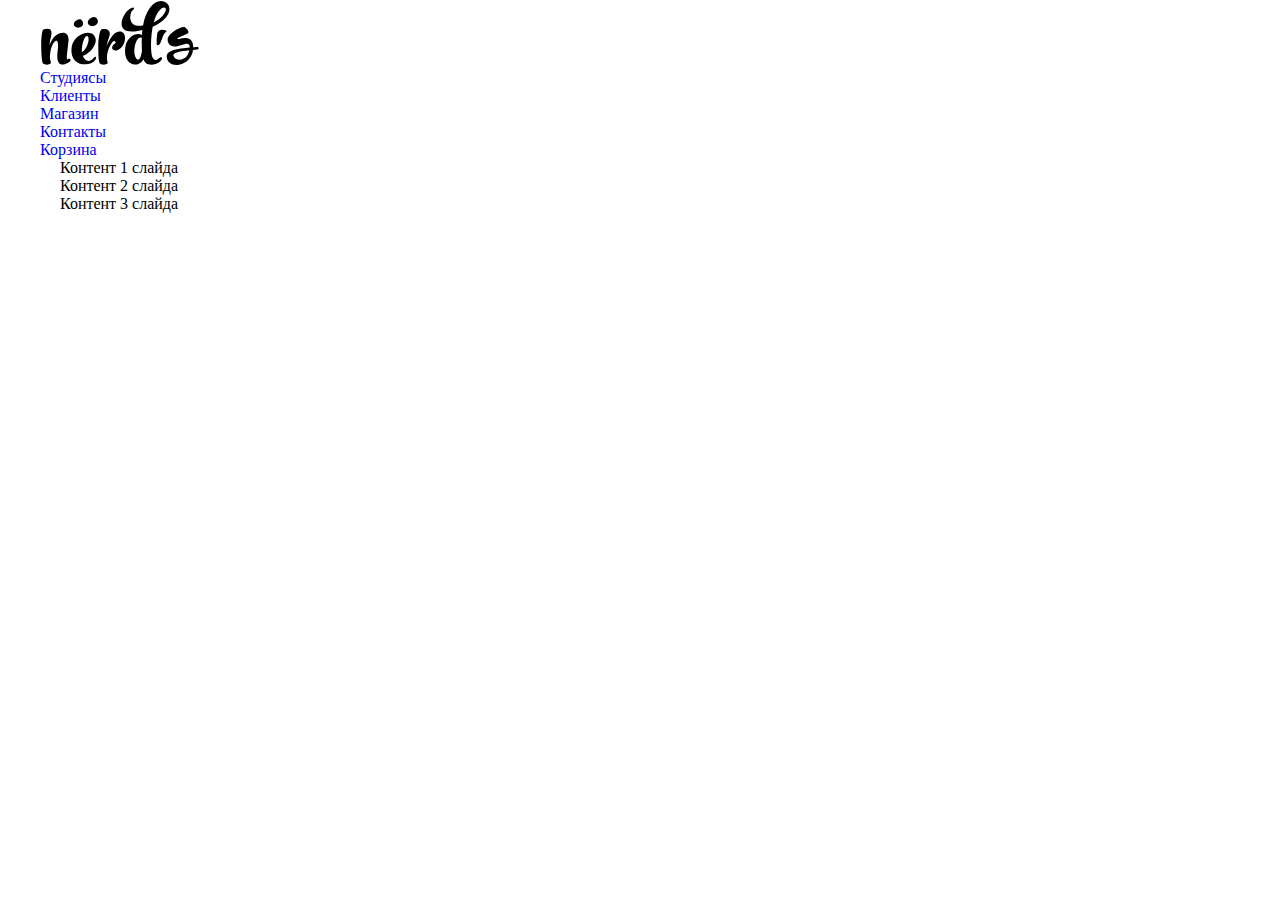
==== index.html @ 10e6616e "сохранение" ====
<!DOCTYPE html>
<html lang="ru">
  <head>
    <meta charset="UTF-8" />
    <meta http-equiv="X-UA-Compatible" content="IE=edge" />
    <meta name="viewport" content="width=device-width, initial-scale=1.0" />
    <link rel="stylesheet" href="css/style.css" />
    <title>Nerds</title>
  </head>
  <body>
    <div class="container">
      <header class="header">
        <h1 class="visually-hidden">Сайт Nerds</h1>
        <nav class="nav">
          <section class="nav-user">
            <h2 class="visually-hidden">Блок навигации</h2>
            <a class="page-logo header__logo" href="#">
              <img
                class="page-logo__img"
                src="../img/icon/nerds-logo.svg"
                width="160"
                height="65"
                alt="Логотоп сайта Nerds"
              />
            </a>
            <ul class="nav-user__item">
              <li class="nav-user__list">
                <a class="nav-user__link" href="#">Студиясы</a>
              </li>
              <li class="nav-user__list">
                <a class="nav-user__link" href="#">Клиенты</a>
              </li>
              <li class="nav-user__list">
                <a class="nav-user__link" href="#">Магазин</a>
              </li>
              <li class="nav-user__list">
                <a class="nav-user__link" href="#">Контакты</a>
              </li>
            </ul>
            <a class="nav-user__link nav-user__link--bascket" href="#"
              >Корзина</a
            >
          </section>
        </nav>
      </header>
      <main class="main">
        <div class="container">
          <section class="main-slider">
            <h2 class="visually-hidden">Слайдер</h2>

            <div class="main-slider__slide main-slider__slide--one">
              Контент 1 слайда
            </div>
            <div class="main-slider__slide main-slioder__slide--two">
              Контент 2 слайда
            </div>
            <div class="main-slider__slide main-slider__slide--three">
              Контент 3 слайда
            </div>
          </section>
          <a href="#" class="slider__control" data-slide="prev"></a>
          <a href="#" class="slider__control" data-slide="next"></a>
        </div>
        <section class="service">
          <div class="service__column service__column--red"></div>
          <div class="service__column"></div>
          <div class="service__column"></div>
        </section>
      </main>
    </div>
  </body>
</html>
---- css/style.css ----
/* ПЕРЕМЕННЫЕ */

:root {
  --basic-black-color: #000000;
  --basic-white-color: #ffffff;
  --basic-red-color: #FB565A;
  --basic-green-color: #00CA74;
  --basic-yellow-color: #EFC849;
  --basic-tetx-color: #283136;
  --opasity-color: rgba(0, 0, 0, 0.2);

}

/* ШРИФТЫ */

@font-face {
  font-family: "Roboto";
  font-size: 700;
  font-style: normal;
  src: local("Roboto"), url("../fonts/robotobold.woff2") format("woff2"),
  url(../fonts/robotobold.woff) format("woff");
}

@font-face {
  font-family: "Roboto";
  font-size: 500;
  font-style: normal;
  src: local("Roboto"), url("../fonts/robotomedium.woff2") format("woff2"),
  url(../fonts/robotomedium.woff) format("woff");
}

@font-face {
  font-family: "Roboto";
  font-size: 400;
  font-style: normal;
  src: local("Roboto"), url("../fonts/robotoregular.woff2") format("woff2"),
  url(../fonts/robotoregular.woff) format("woff");
}

/*БАЗАВАЯ РАЗМЕТКА*/

*,
*::before,
*::after{
  margin: 0;
  padding: 0;
  box-sizing: inherit;
}

body {
  box-sizing: border-box;
  font-family: var(--basic-font);
  background-color: var(--body-color);
}

.container {
  width: 1240px;
  box-sizing: border-box;
  padding: 0 20px;
  margin: 0 auto;
}

.visually-hidden {
  position: absolute;
  clip: rect(1px, 1px, 1px, 1px);
  padding: 0;
  border: 0;
  height: 1px;
  width: 1px;
  overflow: hidden;
}

a {
  text-decoration: none;
}

ul {
list-style: none;
}

/* БАЗАВАЯ ТИПОГРАФИЯ */


/*HEADER*/
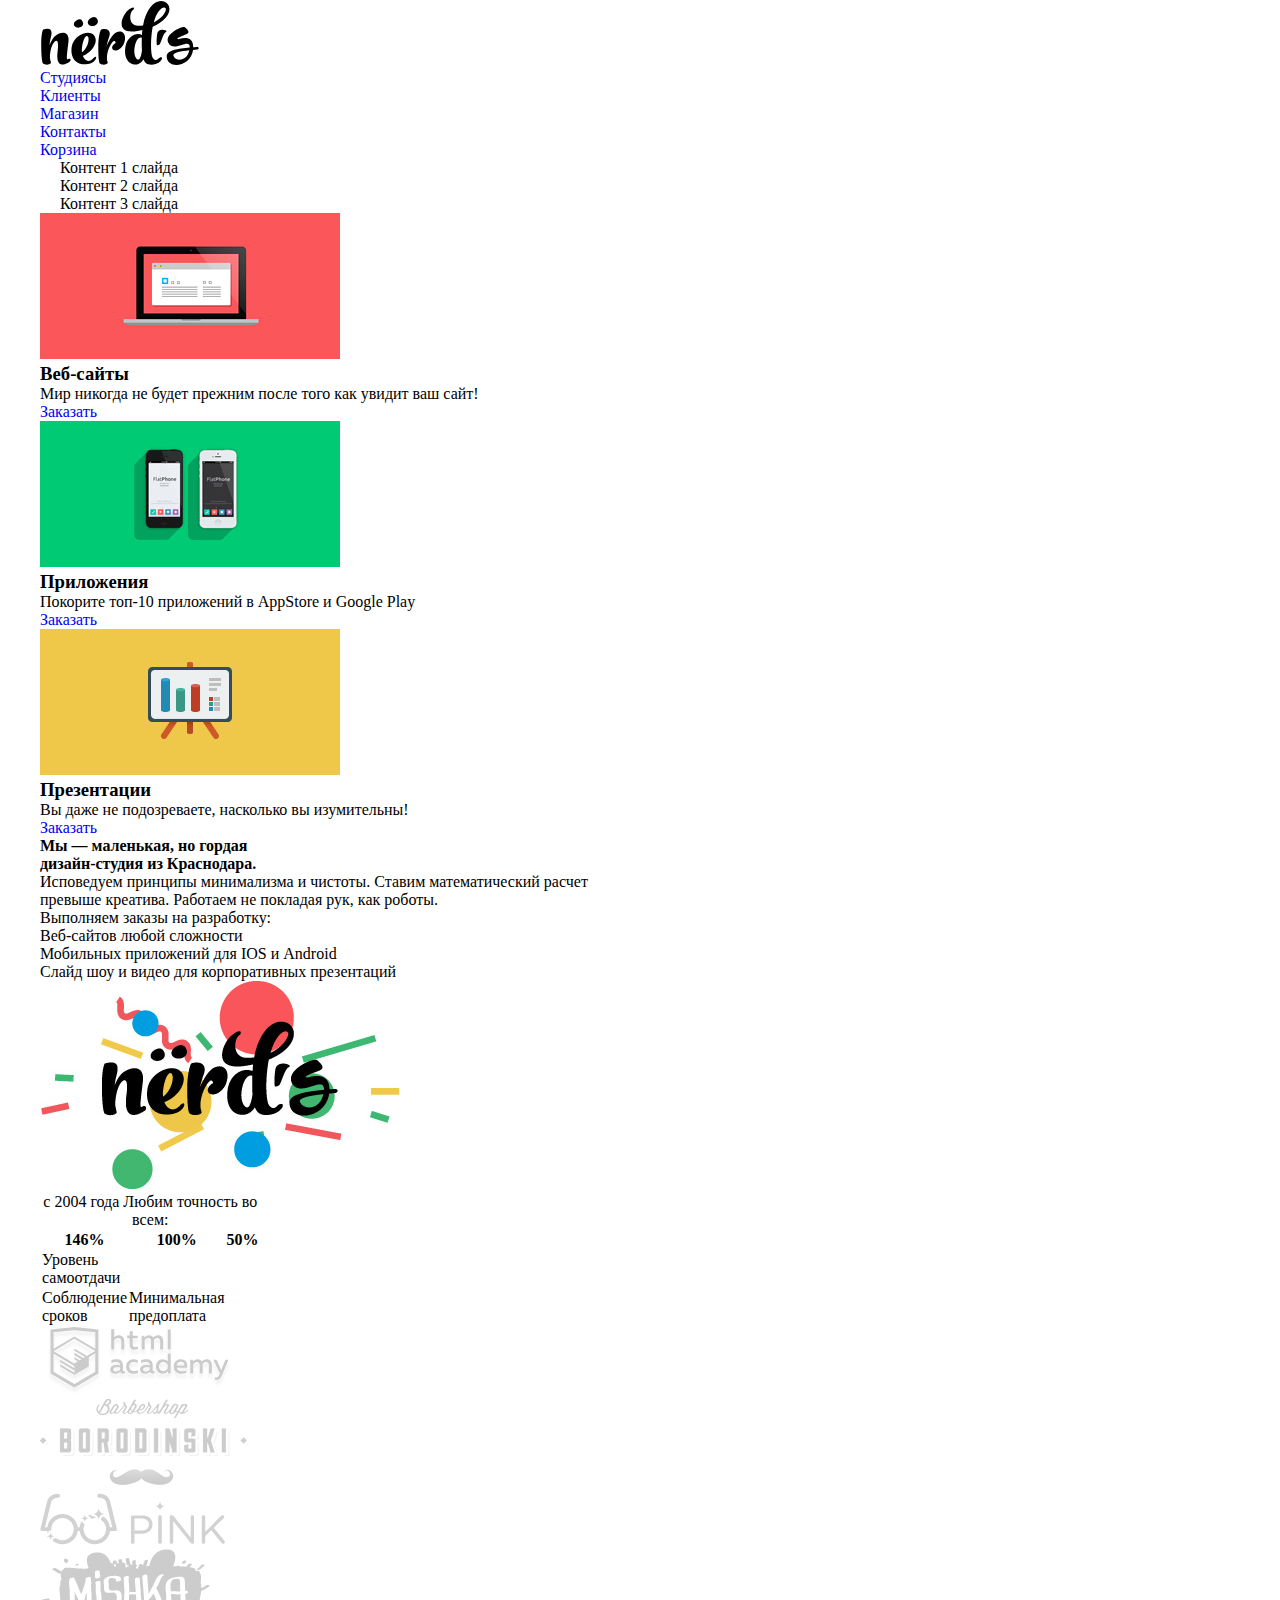
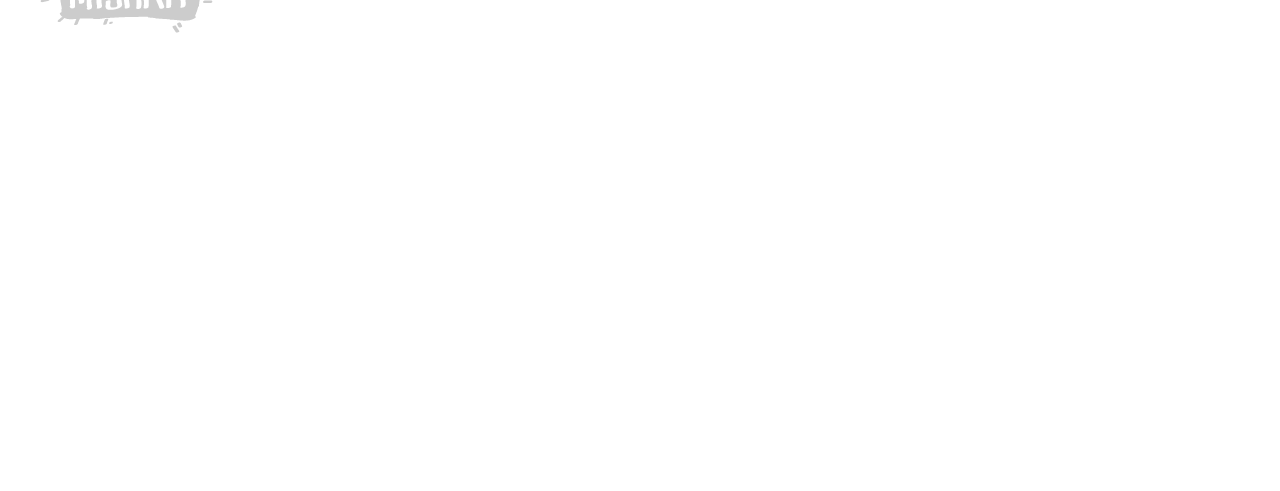
==== commit 47965074: "изменения" ====
--- a/index.html
+++ b/index.html
@@ -62,9 +62,150 @@
           <a href="#" class="slider__control" data-slide="next"></a>
         </div>
         <section class="service">
-          <div class="service__column service__column--red"></div>
-          <div class="service__column"></div>
-          <div class="service__column"></div>
+          <h2 class="visually-hidden">Сервисы</h2>
+          <div class="service__col">
+            <img
+              class="service__img"
+              src="../img/icon/web-site.svg"
+              width="300"
+              height="146"
+              alt="Веб-сайты"
+            />
+            <h3 class="service__title">Веб-сайты</h3>
+            <p class="service__text">
+              Мир никогда не будет прежним после того как увидит ваш сайт!
+            </p>
+            <a class="service__link service__link--red" href="#">Заказать</a>
+          </div>
+          <div class="service__column">
+            <img
+              class="service__img"
+              src="../img/icon/App.svg"
+              width="300"
+              height="146"
+              alt="Приложения"
+            />
+            <h3 class="service__title">Приложения</h3>
+            <p class="service__text">
+              Покорите топ-10 приложений в AppStore и Google Play
+            </p>
+            <a class="service__link service__link--green" href="#">Заказать</a>
+          </div>
+          <div class="service__column">
+            <img
+              class="service__img"
+              src="../img/icon/Presentation.svg"
+              width="300"
+              height="146"
+              alt="Презентации"
+            />
+            <h3 class="service__title">Презентации</h3>
+            <p class="service__text">
+              Вы даже не подозреваете, насколько вы изумительны!
+            </p>
+            <a class="service__link service__link--yellow" href="#">Заказать</a>
+          </div>
+        </section>
+        <section class="about-us">
+          <h2 class="visually-hidden">О нас</h2>
+          <div class="about-us__left">
+            <strong class="about-us__strong">
+              Мы — маленькая, но гордая <br />дизайн-студия из Краснодара.
+            </strong>
+            <p class="about-us__span">
+              Исповедуем принципы минимализма и чистоты. Ставим математический
+              расчет <br />превыше креатива. Работаем не покладая рук, как
+              роботы.
+            </p>
+            <p class="about-us__work">Выполняем заказы на разработку:</p>
+            <ul class="about-us__item">
+              <li class="about-us__list">Веб-сайтов любой сложности</li>
+              <li class="about-us__list">
+                Мобильных приложений для IOS и Android
+              </li>
+              <li class="about-us__list">
+                Слайд шоу и видео для корпоративных презентаций
+              </li>
+            </ul>
+          </div>
+          <div class="about-us__right">
+            <img
+              class="about-us__img"
+              src="../img/nerds.png"
+              width="360"
+              height="208"
+              alt="Nerds"
+            />
+          </div>
+          <table class="about-us__table">
+            <caption>
+              с 2004 года Любим точность во всем:
+            </caption>
+            <tr>
+              <th>146%</th>
+              <th>100%</th>
+              <th>50%</th>
+            </tr>
+            <tr>
+              <td>Уровень<br />самоотдачи</td>
+            </tr>
+
+            <td>Соблюдение<br />сроков</td>
+
+            <td>Минимальная<br />предоплата</td>
+          </table>
+        </section>
+        <section class="projects">
+          <h2 class="visually-hidden">Проекты</h2>
+          <ul class="projects__item">
+            <li class="projects__list">
+              <img
+                class="projects__img"
+                width="199"
+                height="68"
+                src="../img/icon/html-academy.svg"
+                alt="Логотип html-academy"
+              />
+            </li>
+            <li class="projects__list">
+              <img
+                class="projects__img"
+                width="209"
+                height="90"
+                src="../img/icon/borodinski-logo.svg"
+                alt="Логотип сайта Бородинский"
+              />
+            </li>
+            <li class="projects__list">
+              <img
+                class="projects__img"
+                width="185"
+                height="52"
+                src="../img/icon/pink-logo.svg"
+                alt="Логотип сайтй Pink"
+              />
+            </li>
+            <li class="projects__list">
+              <img
+                class="projects__img"
+                width="173"
+                height="84"
+                src="../img/icon/mishka-logo.svg"
+                alt="Логотип сайта Mishka"
+              />
+            </li>
+          </ul>
+        </section>
+        <section class="map">
+          <iframe
+            src="https://www.google.com/maps/embed?pb=!1m18!1m12!1m3!1d1998.6036253003006!2d30.32085871595745!3d59.938719169054345!2m3!1f0!2f0!3f0!3m2!1i1024!2i768!4f13.1!3m3!1m2!1s0x4696310fca145cc1%3A0x42b32648d8238007!2z0JHQvtC70YzRiNCw0Y8g0JrQvtC90Y7RiNC10L3QvdCw0Y8g0YPQuy4sIDE5LzgsINCh0LDQvdC60YIt0J_QtdGC0LXRgNCx0YPRgNCzLCAxOTExODY!5e0!3m2!1sru!2sru!4v1659521274819!5m2!1sru!2sru"
+            width="600"
+            height="450"
+            style="border: 0"
+            allowfullscreen=""
+            loading="lazy"
+            referrerpolicy="no-referrer-when-downgrade"
+          ></iframe>
         </section>
       </main>
     </div>
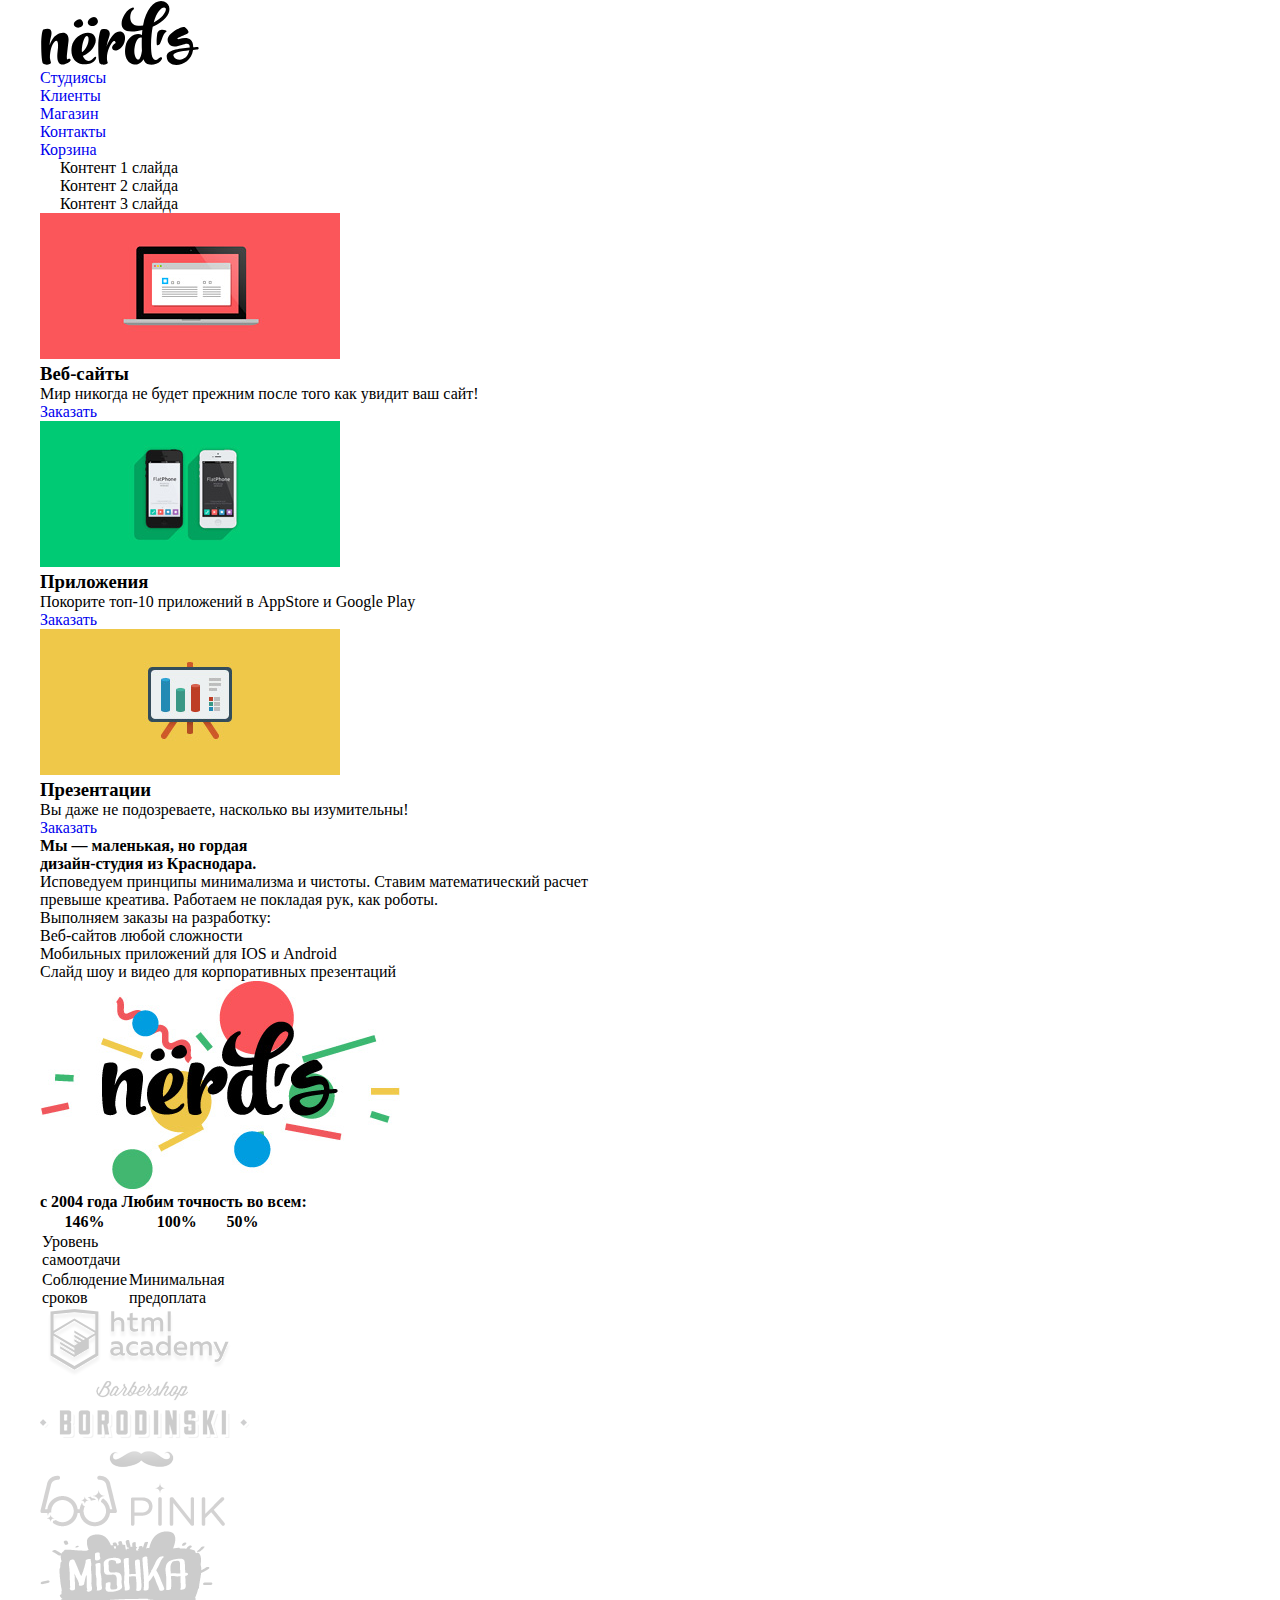
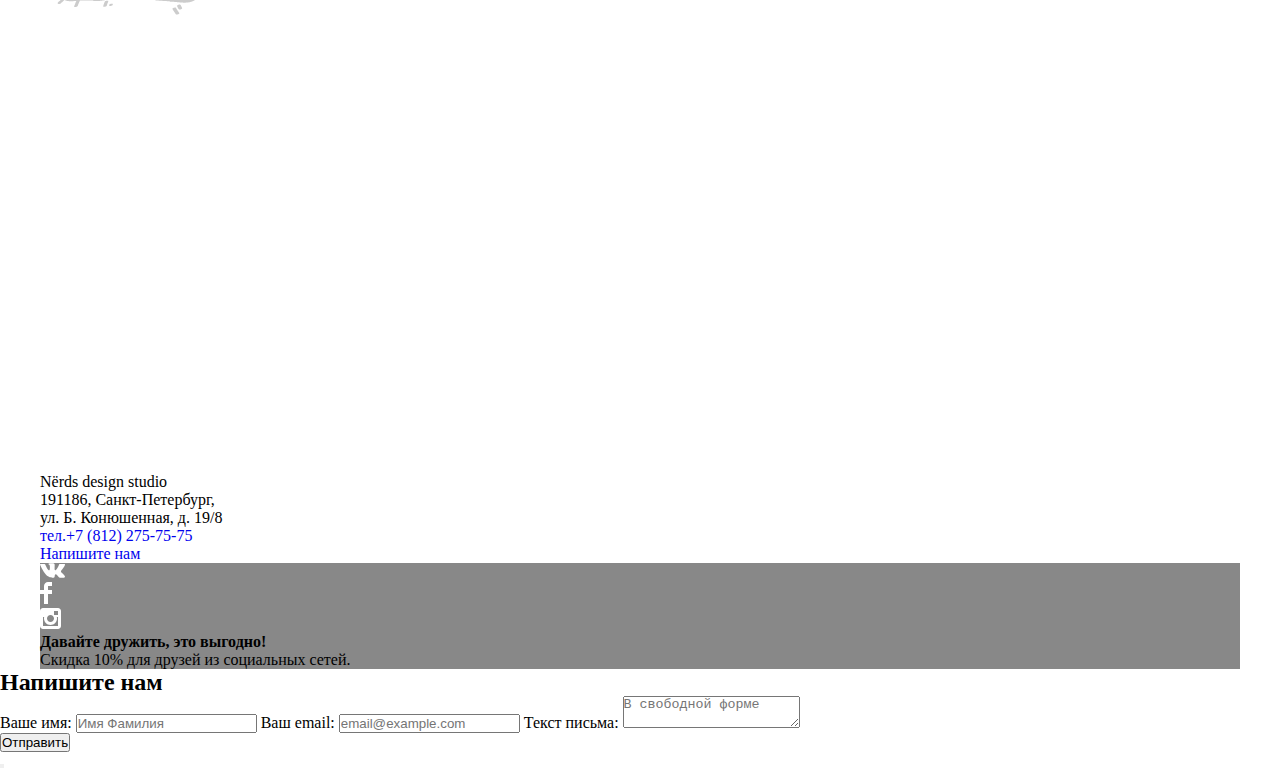
==== commit f76bffd9: "completed the markup index.html" ====
--- a/index.html
+++ b/index.html
@@ -137,10 +137,10 @@
               alt="Nerds"
             />
           </div>
+          <b class="about-us__subtitle">
+            с 2004 года Любим точность во всем:
+          </b>
           <table class="about-us__table">
-            <caption>
-              с 2004 года Любим точность во всем:
-            </caption>
             <tr>
               <th>146%</th>
               <th>100%</th>
@@ -157,57 +157,179 @@
         </section>
         <section class="projects">
           <h2 class="visually-hidden">Проекты</h2>
-          <ul class="projects__item">
-            <li class="projects__list">
-              <img
-                class="projects__img"
-                width="199"
-                height="68"
-                src="../img/icon/html-academy.svg"
-                alt="Логотип html-academy"
-              />
-            </li>
-            <li class="projects__list">
-              <img
-                class="projects__img"
-                width="209"
-                height="90"
-                src="../img/icon/borodinski-logo.svg"
-                alt="Логотип сайта Бородинский"
-              />
-            </li>
-            <li class="projects__list">
-              <img
-                class="projects__img"
-                width="185"
-                height="52"
-                src="../img/icon/pink-logo.svg"
-                alt="Логотип сайтй Pink"
-              />
-            </li>
-            <li class="projects__list">
-              <img
-                class="projects__img"
-                width="173"
-                height="84"
-                src="../img/icon/mishka-logo.svg"
-                alt="Логотип сайта Mishka"
-              />
-            </li>
+          <ul class="projects__list">
+            <a class="projects__link" href="#"
+              ><li class="projects__item">
+                <img
+                  class="projects__img"
+                  width="199"
+                  height="68"
+                  src="../img/icon/html-academy.svg"
+                  alt="Логотип html-academy"
+                /></li
+            ></a>
+            <a class="projects__link" href="#">
+              <li class="projects__item">
+                <img
+                  class="projects__img"
+                  width="209"
+                  height="90"
+                  src="../img/icon/borodinski-logo.svg"
+                  alt="Логотип сайта Бородинский"
+                />
+              </li>
+            </a>
+            <a class="projects__link" href="#">
+              <li class="projects__item">
+                <img
+                  class="projects__img"
+                  width="185"
+                  height="52"
+                  src="../img/icon/pink-logo.svg"
+                  alt="Логотип сайтй Pink"
+                />
+              </li>
+            </a>
+
+            <a class="project__link" href="#"
+              ><li class="projects__item">
+                <img
+                  class="projects__img"
+                  width="173"
+                  height="84"
+                  src="../img/icon/mishka-logo.svg"
+                  alt="Логотип сайта Mishka"
+                /></li
+            ></a>
           </ul>
         </section>
         <section class="map">
           <iframe
             src="https://www.google.com/maps/embed?pb=!1m18!1m12!1m3!1d1998.6036253003006!2d30.32085871595745!3d59.938719169054345!2m3!1f0!2f0!3f0!3m2!1i1024!2i768!4f13.1!3m3!1m2!1s0x4696310fca145cc1%3A0x42b32648d8238007!2z0JHQvtC70YzRiNCw0Y8g0JrQvtC90Y7RiNC10L3QvdCw0Y8g0YPQuy4sIDE5LzgsINCh0LDQvdC60YIt0J_QtdGC0LXRgNCx0YPRgNCzLCAxOTExODY!5e0!3m2!1sru!2sru!4v1659521274819!5m2!1sru!2sru"
-            width="600"
+            width="1080"
             height="450"
             style="border: 0"
             allowfullscreen=""
             loading="lazy"
             referrerpolicy="no-referrer-when-downgrade"
           ></iframe>
+          <div class="map__contacts">
+            <p class="map__title">Nёrds design studio</p>
+
+            <p class="map__text">
+              191186, Санкт-Петербург,<br />ул. Б. Конюшенная, д. 19/8
+            </p>
+
+            <p class="map__text">
+              <a class="map__link" href="tel:+78122757575"
+                >тел.+7 (812) 275-75-75</a
+              >
+            </p>
+
+            <a class="mar__button map__button--red" href="feedback.html"
+              >Напишите нам</a
+            >
+          </div>
         </section>
       </main>
+      <footer class="footer">
+        <div class="footer-social">
+          <ul class="fooetr-social__list">
+            <li class="footer-social__item">
+              <a class="footyer-social__link" href="#"
+                ><img
+                  class="footer-social__img"
+                  width="26"
+                  height="15"
+                  src="../img/icon/vk-icon.svg"
+                  alt="Логотип Вконтакте"
+              /></a>
+            </li>
+            <li class="footer-social__item">
+              <a class="footyer-social__link" href="#"
+                ><img
+                  class="footer-social__img"
+                  width="12"
+                  height="22"
+                  src="../img/icon/fb-icon.svg"
+                  alt="Логотип Facebook"
+              /></a>
+            </li>
+            <li class="footer-social__item">
+              <a class="footyer-social__link" href="#"
+                ><img
+                  class="footer-social__img"
+                  width="21"
+                  height="21"
+                  src="/img/icon/insta-icon.svg"
+                  alt=""
+              /></a>
+            </li>
+          </ul>
+        </div>
+        <div class="footer-sentence">
+          <strong class="footer-sentence__title"
+            >Давайте дружить, это выгодно!</strong
+          >
+          <p class="footer-sentence__text">
+            Скидка 10% для друзей из социальных сетей.
+          </p>
+        </div>
+      </footer>
     </div>
+    <section class="feedback">
+      <h2 class="feedback__title">Напишите нам</h2>
+      <form
+        class="feedback-form"
+        action="https://echo.htmlacademy.ru"
+        method="POST"
+      >
+        <div class="feedback-form__wrapper">
+          <label class="feedback-form__label">
+            Ваше имя:
+            <input
+              class="feedback-form__input"
+              type="text"
+              name="name"
+              placeholder="Имя Фамилия"
+              required
+            />
+          </label>
+
+          <label class="feedback-form__label">
+            Ваш email:
+            <input
+              class="feedback-form__input"
+              type="email"
+              name="email"
+              placeholder="email@example.com"
+              required
+            />
+          </label>
+
+          <label class="feedback-form__label">
+            Текст письма:
+            <textarea
+              class="feedback-form__textarea"
+              name="message"
+              placeholder="В свободной форме"
+            ></textarea>
+          </label>
+        </div>
+
+        <button
+          class="feedback-form__button feedback-form__button--red"
+          type="submit"
+        >
+          Отправить
+        </button>
+      </form>
+
+      <button
+        class="feedback-form__button feedback-form__button--close"
+        aria-label="Закрыть"
+        type="button"
+      ></button>
+    </section>
   </body>
 </html>
--- a/css/style.css
+++ b/css/style.css
@@ -7,6 +7,7 @@
   --basic-green-color: #00CA74;
   --basic-yellow-color: #EFC849;
   --basic-tetx-color: #283136;
+  --footer-background-color: #888888;
   --opasity-color: rgba(0, 0, 0, 0.2);
 
 }
@@ -81,4 +82,7 @@
 /* БАЗАВАЯ ТИПОГРАФИЯ */
 
 
-/*HEADER*/+/*HEADER*/
+.footer{
+  background-color: var(--footer-background-color)
+}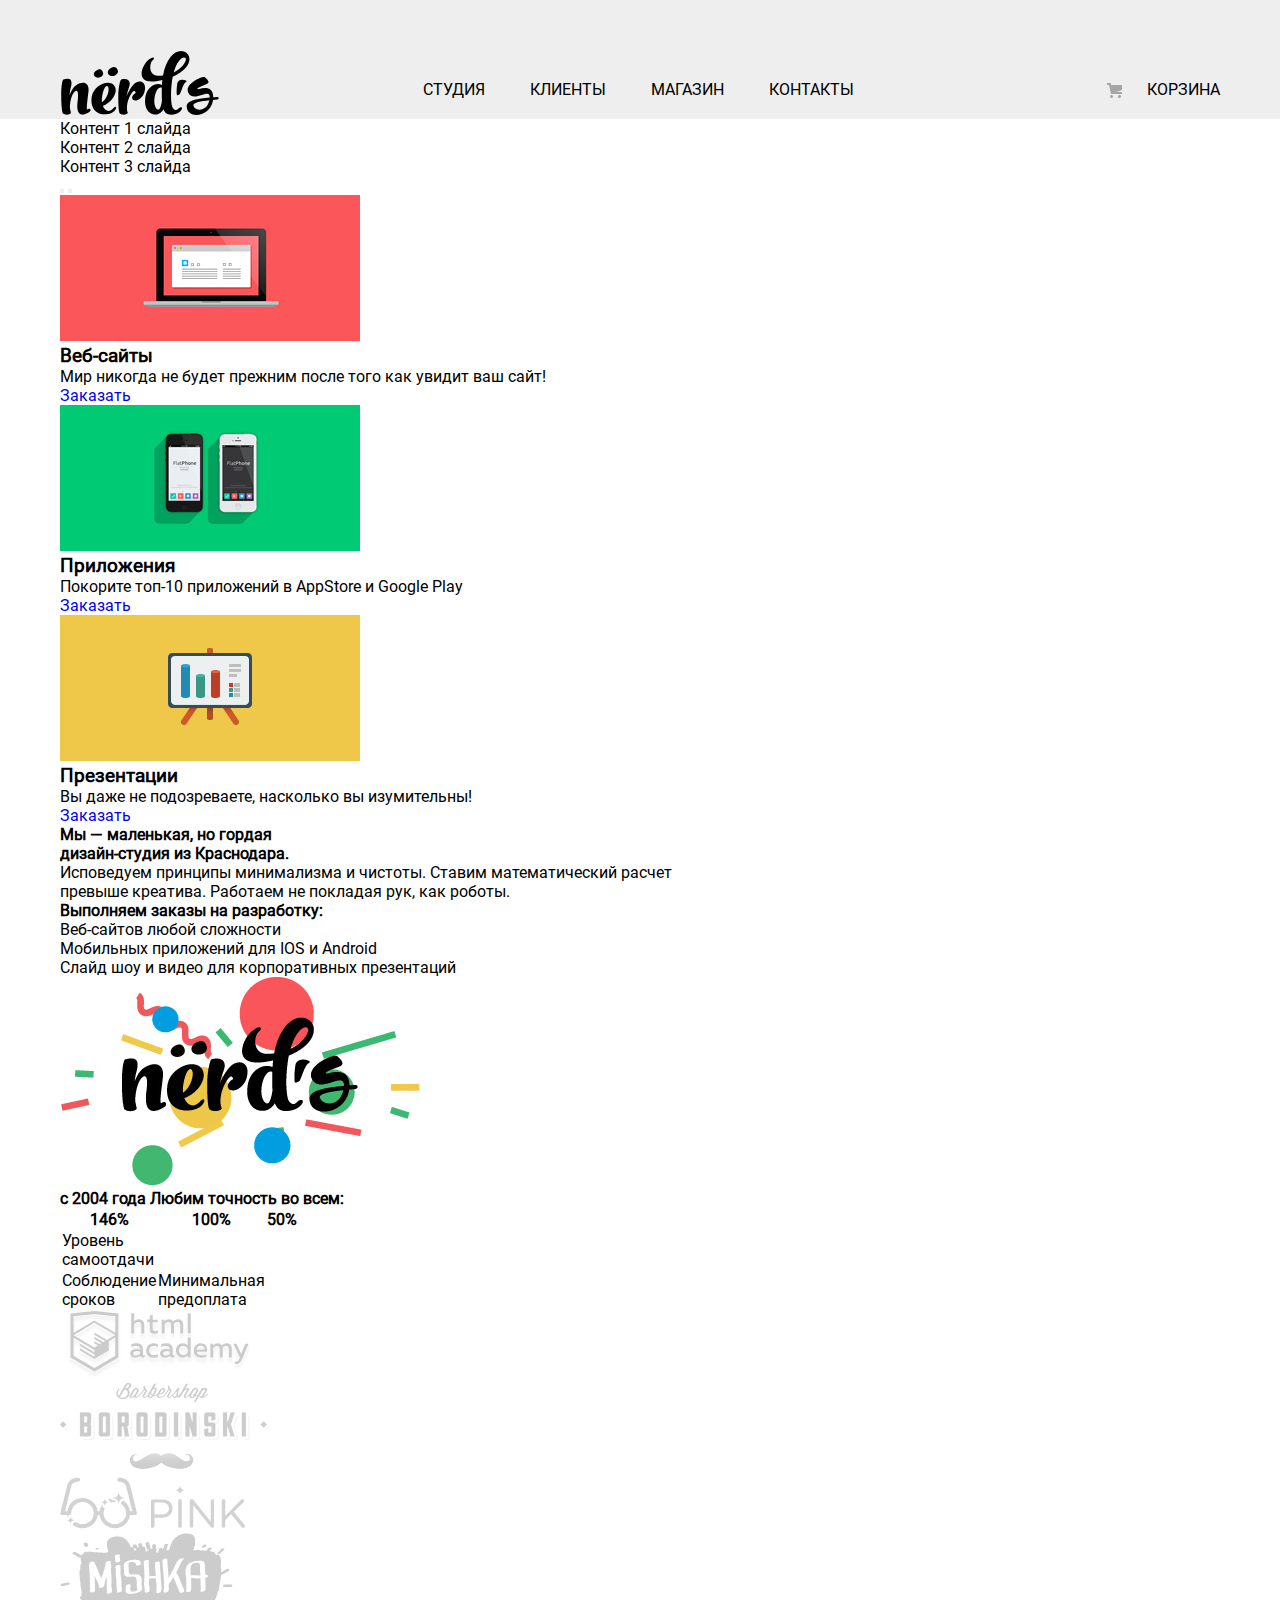
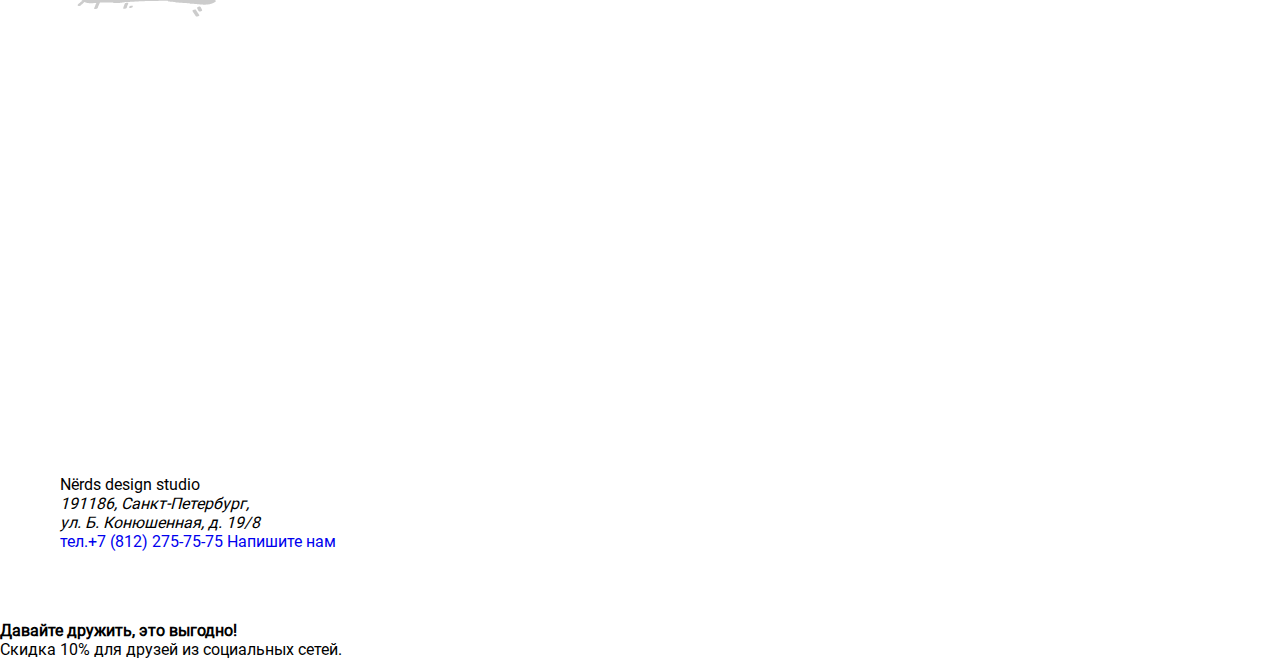
==== commit 2ab736ad: "added styles for header" ====
--- a/index.html
+++ b/index.html
@@ -8,8 +8,8 @@
     <title>Nerds</title>
   </head>
   <body>
-    <div class="container">
-      <header class="header">
+    <header class="header">
+      <div class="container header__container">
         <h1 class="visually-hidden">Сайт Nerds</h1>
         <nav class="nav">
           <section class="nav-user">
@@ -23,17 +23,17 @@
                 alt="Логотоп сайта Nerds"
               />
             </a>
-            <ul class="nav-user__item">
-              <li class="nav-user__list">
-                <a class="nav-user__link" href="#">Студиясы</a>
+            <ul class="nav-user__list">
+              <li class="nav-user__item">
+                <a class="nav-user__link" href="#">Студия</a>
               </li>
-              <li class="nav-user__list">
+              <li class="nav-user__item">
                 <a class="nav-user__link" href="#">Клиенты</a>
               </li>
-              <li class="nav-user__list">
+              <li class="nav-user__item">
                 <a class="nav-user__link" href="#">Магазин</a>
               </li>
-              <li class="nav-user__list">
+              <li class="nav-user__item">
                 <a class="nav-user__link" href="#">Контакты</a>
               </li>
             </ul>
@@ -42,253 +42,236 @@
             >
           </section>
         </nav>
-      </header>
-      <main class="main">
-        <div class="container">
-          <section class="main-slider">
-            <h2 class="visually-hidden">Слайдер</h2>
-
-            <div class="main-slider__slide main-slider__slide--one">
-              Контент 1 слайда
-            </div>
-            <div class="main-slider__slide main-slioder__slide--two">
-              Контент 2 слайда
-            </div>
-            <div class="main-slider__slide main-slider__slide--three">
-              Контент 3 слайда
-            </div>
-          </section>
-          <a href="#" class="slider__control" data-slide="prev"></a>
-          <a href="#" class="slider__control" data-slide="next"></a>
-        </div>
-        <section class="service">
-          <h2 class="visually-hidden">Сервисы</h2>
-          <div class="service__col">
-            <img
-              class="service__img"
-              src="../img/icon/web-site.svg"
-              width="300"
-              height="146"
-              alt="Веб-сайты"
-            />
-            <h3 class="service__title">Веб-сайты</h3>
-            <p class="service__text">
-              Мир никогда не будет прежним после того как увидит ваш сайт!
-            </p>
-            <a class="service__link service__link--red" href="#">Заказать</a>
-          </div>
-          <div class="service__column">
-            <img
-              class="service__img"
-              src="../img/icon/App.svg"
-              width="300"
-              height="146"
-              alt="Приложения"
-            />
-            <h3 class="service__title">Приложения</h3>
-            <p class="service__text">
-              Покорите топ-10 приложений в AppStore и Google Play
-            </p>
-            <a class="service__link service__link--green" href="#">Заказать</a>
-          </div>
-          <div class="service__column">
-            <img
-              class="service__img"
-              src="../img/icon/Presentation.svg"
-              width="300"
-              height="146"
-              alt="Презентации"
-            />
-            <h3 class="service__title">Презентации</h3>
-            <p class="service__text">
-              Вы даже не подозреваете, насколько вы изумительны!
-            </p>
-            <a class="service__link service__link--yellow" href="#">Заказать</a>
-          </div>
-        </section>
-        <section class="about-us">
-          <h2 class="visually-hidden">О нас</h2>
-          <div class="about-us__left">
-            <strong class="about-us__strong">
-              Мы — маленькая, но гордая <br />дизайн-студия из Краснодара.
-            </strong>
-            <p class="about-us__span">
-              Исповедуем принципы минимализма и чистоты. Ставим математический
-              расчет <br />превыше креатива. Работаем не покладая рук, как
-              роботы.
-            </p>
-            <p class="about-us__work">Выполняем заказы на разработку:</p>
-            <ul class="about-us__item">
-              <li class="about-us__list">Веб-сайтов любой сложности</li>
-              <li class="about-us__list">
-                Мобильных приложений для IOS и Android
-              </li>
-              <li class="about-us__list">
-                Слайд шоу и видео для корпоративных презентаций
-              </li>
-            </ul>
-          </div>
-          <div class="about-us__right">
-            <img
-              class="about-us__img"
-              src="../img/nerds.png"
-              width="360"
-              height="208"
-              alt="Nerds"
-            />
-          </div>
-          <b class="about-us__subtitle">
-            с 2004 года Любим точность во всем:
-          </b>
-          <table class="about-us__table">
-            <tr>
-              <th>146%</th>
-              <th>100%</th>
-              <th>50%</th>
-            </tr>
-            <tr>
-              <td>Уровень<br />самоотдачи</td>
-            </tr>
-
-            <td>Соблюдение<br />сроков</td>
-
-            <td>Минимальная<br />предоплата</td>
-          </table>
-        </section>
-        <section class="projects">
-          <h2 class="visually-hidden">Проекты</h2>
-          <ul class="projects__list">
-            <a class="projects__link" href="#"
-              ><li class="projects__item">
-                <img
-                  class="projects__img"
-                  width="199"
-                  height="68"
-                  src="../img/icon/html-academy.svg"
-                  alt="Логотип html-academy"
-                /></li
-            ></a>
-            <a class="projects__link" href="#">
-              <li class="projects__item">
-                <img
-                  class="projects__img"
-                  width="209"
-                  height="90"
-                  src="../img/icon/borodinski-logo.svg"
-                  alt="Логотип сайта Бородинский"
-                />
-              </li>
-            </a>
-            <a class="projects__link" href="#">
-              <li class="projects__item">
-                <img
-                  class="projects__img"
-                  width="185"
-                  height="52"
-                  src="../img/icon/pink-logo.svg"
-                  alt="Логотип сайтй Pink"
-                />
-              </li>
-            </a>
-
-            <a class="project__link" href="#"
-              ><li class="projects__item">
-                <img
-                  class="projects__img"
-                  width="173"
-                  height="84"
-                  src="../img/icon/mishka-logo.svg"
-                  alt="Логотип сайта Mishka"
-                /></li
-            ></a>
-          </ul>
-        </section>
-        <section class="map">
-          <iframe
-            src="https://www.google.com/maps/embed?pb=!1m18!1m12!1m3!1d1998.6036253003006!2d30.32085871595745!3d59.938719169054345!2m3!1f0!2f0!3f0!3m2!1i1024!2i768!4f13.1!3m3!1m2!1s0x4696310fca145cc1%3A0x42b32648d8238007!2z0JHQvtC70YzRiNCw0Y8g0JrQvtC90Y7RiNC10L3QvdCw0Y8g0YPQuy4sIDE5LzgsINCh0LDQvdC60YIt0J_QtdGC0LXRgNCx0YPRgNCzLCAxOTExODY!5e0!3m2!1sru!2sru!4v1659521274819!5m2!1sru!2sru"
-            width="1080"
-            height="450"
-            style="border: 0"
-            allowfullscreen=""
-            loading="lazy"
-            referrerpolicy="no-referrer-when-downgrade"
-          ></iframe>
-          <div class="map__contacts">
-            <p class="map__title">Nёrds design studio</p>
-
-            <p class="map__text">
-              191186, Санкт-Петербург,<br />ул. Б. Конюшенная, д. 19/8
-            </p>
-
-            <p class="map__text">
-              <a class="map__link" href="tel:+78122757575"
-                >тел.+7 (812) 275-75-75</a
-              >
-            </p>
-
-            <a class="mar__button map__button--red" href="feedback.html"
-              >Напишите нам</a
-            >
-          </div>
-        </section>
-      </main>
-      <footer class="footer">
-        <div class="footer-social">
-          <ul class="fooetr-social__list">
-            <li class="footer-social__item">
-              <a class="footyer-social__link" href="#"
-                ><img
-                  class="footer-social__img"
-                  width="26"
-                  height="15"
-                  src="../img/icon/vk-icon.svg"
-                  alt="Логотип Вконтакте"
-              /></a>
+      </div>
+    </header>
+    <main class="main container">
+      <section class="slider">
+        <h2 class="visually-hidden">Слайдер</h2>
+
+        <div class="slider__slide slider__slide--one">Контент 1 слайда</div>
+        <div class="slider__slide slioder__slide--two">Контент 2 слайда</div>
+        <div class="slider__slide slider__slide--three">Контент 3 слайда</div>
+      </section>
+      <button class="slider__control" data-slide="prev"></button>
+      <button class="slider__control" data-slide="next"></button>
+      <section class="service">
+        <h2 class="visually-hidden">Сервисы</h2>
+        <div class="service__col">
+          <img
+            class="service__img"
+            src="../img/icon/web-site.svg"
+            width="300"
+            height="146"
+            alt="Веб-сайты"
+          />
+          <h3 class="service__title">Веб-сайты</h3>
+          <p class="service__text">
+            Мир никогда не будет прежним после того как увидит ваш сайт!
+          </p>
+          <a class="service__link service__link--red" href="#">Заказать</a>
+        </div>
+        <div class="service__column">
+          <img
+            class="service__img"
+            src="../img/icon/App.svg"
+            width="300"
+            height="146"
+            alt="Приложения"
+          />
+          <h3 class="service__title">Приложения</h3>
+          <p class="service__text">
+            Покорите топ-10 приложений в AppStore и Google Play
+          </p>
+          <a class="service__link service__link--green" href="#">Заказать</a>
+        </div>
+        <div class="service__column">
+          <img
+            class="service__img"
+            src="../img/icon/Presentation.svg"
+            width="300"
+            height="146"
+            alt="Презентации"
+          />
+          <h3 class="service__title">Презентации</h3>
+          <p class="service__text">
+            Вы даже не подозреваете, насколько вы изумительны!
+          </p>
+          <a class="service__link service__link--yellow" href="#">Заказать</a>
+        </div>
+      </section>
+      <section class="about-us">
+        <h2 class="visually-hidden">О нас</h2>
+        <div class="about-us__col about-us__col--left">
+          <strong class="about-us__strong">
+            Мы — маленькая, но гордая <br />дизайн-студия из Краснодара.
+          </strong>
+          <p class="about-us__span">
+            Исповедуем принципы минимализма и чистоты. Ставим математический
+            расчет <br />превыше креатива. Работаем не покладая рук, как роботы.
+          </p>
+          <b class="about-us__subtitle">Выполняем заказы на разработку:</b>
+          <ul class="about-us__item">
+            <li class="about-us__list">Веб-сайтов любой сложности</li>
+            <li class="about-us__list">
+              Мобильных приложений для IOS и Android
             </li>
-            <li class="footer-social__item">
-              <a class="footyer-social__link" href="#"
-                ><img
-                  class="footer-social__img"
-                  width="12"
-                  height="22"
-                  src="../img/icon/fb-icon.svg"
-                  alt="Логотип Facebook"
-              /></a>
-            </li>
-            <li class="footer-social__item">
-              <a class="footyer-social__link" href="#"
-                ><img
-                  class="footer-social__img"
-                  width="21"
-                  height="21"
-                  src="/img/icon/insta-icon.svg"
-                  alt=""
-              /></a>
+            <li class="about-us__list">
+              Слайд шоу и видео для корпоративных презентаций
             </li>
           </ul>
         </div>
-        <div class="footer-sentence">
-          <strong class="footer-sentence__title"
-            >Давайте дружить, это выгодно!</strong
+        <div class="about-us__col about-us__col--right">
+          <img
+            class="about-us__img"
+            src="../img/nerds.png"
+            width="360"
+            height="208"
+            alt="Nerds"
+          />
+        </div>
+        <b class="about-us__subtitle"> с 2004 года Любим точность во всем: </b>
+        <table class="about-us__table">
+          <tr>
+            <th>146%</th>
+            <th>100%</th>
+            <th>50%</th>
+          </tr>
+          <tr>
+            <td>Уровень<br />самоотдачи</td>
+          </tr>
+
+          <td>Соблюдение<br />сроков</td>
+
+          <td>Минимальная<br />предоплата</td>
+        </table>
+      </section>
+      <section class="projects">
+        <h2 class="visually-hidden">Проекты</h2>
+        <ul class="projects__list">
+          <a class="projects__link" href="#"
+            ><li class="projects__item">
+              <img
+                class="projects__img"
+                width="199"
+                height="68"
+                src="../img/icon/html-academy.svg"
+                alt="Логотип html-academy"
+              /></li
+          ></a>
+          <a class="projects__link" href="#">
+            <li class="projects__item">
+              <img
+                class="projects__img"
+                width="209"
+                height="90"
+                src="../img/icon/borodinski-logo.svg"
+                alt="Логотип сайта Бородинский"
+              />
+            </li>
+          </a>
+          <a class="projects__link" href="#">
+            <li class="projects__item">
+              <img
+                class="projects__img"
+                width="185"
+                height="52"
+                src="../img/icon/pink-logo.svg"
+                alt="Логотип сайтй Pink"
+              />
+            </li>
+          </a>
+
+          <a class="project__link" href="#"
+            ><li class="projects__item">
+              <img
+                class="projects__img"
+                width="173"
+                height="84"
+                src="../img/icon/mishka-logo.svg"
+                alt="Логотип сайта Mishka"
+              /></li
+          ></a>
+        </ul>
+      </section>
+      <section class="map">
+        <iframe
+          src="https://www.google.com/maps/embed?pb=!1m18!1m12!1m3!1d1998.6036253003006!2d30.32085871595745!3d59.938719169054345!2m3!1f0!2f0!3f0!3m2!1i1024!2i768!4f13.1!3m3!1m2!1s0x4696310fca145cc1%3A0x42b32648d8238007!2z0JHQvtC70YzRiNCw0Y8g0JrQvtC90Y7RiNC10L3QvdCw0Y8g0YPQuy4sIDE5LzgsINCh0LDQvdC60YIt0J_QtdGC0LXRgNCx0YPRgNCzLCAxOTExODY!5e0!3m2!1sru!2sru!4v1659521274819!5m2!1sru!2sru"
+          width="1080"
+          height="450"
+          style="border: 0"
+          allowfullscreen=""
+          loading="lazy"
+          referrerpolicy="no-referrer-when-downgrade"
+        ></iframe>
+        <div class="map__contacts">
+          <p class="map__title">Nёrds design studio</p>
+
+          <address class="map__text">
+            191186, Санкт-Петербург,<br />ул. Б. Конюшенная, д. 19/8
+          </address>
+
+          <a class="map__link" href="tel:+78122757575"
+            >тел.+7 (812) 275-75-75</a
           >
-          <p class="footer-sentence__text">
-            Скидка 10% для друзей из социальных сетей.
-          </p>
-        </div>
-      </footer>
-    </div>
+
+          <a class="mar__button map__button--red" href="feedback.html"
+            >Напишите нам</a
+          >
+        </div>
+      </section>
+    </main>
+    <footer class="footer">
+      <div class="social footer__social">
+        <ul class="social__list">
+          <li class="social__item">
+            <a class="social__link" href="#"
+              ><img
+                class="social__img"
+                width="26"
+                height="15"
+                src="../img/icon/vk-icon.svg"
+                alt="Логотип Вконтакте"
+            /></a>
+          </li>
+          <li class="social__item">
+            <a class="social__link" href="#"
+              ><img
+                class="social__img"
+                width="12"
+                height="22"
+                src="../img/icon/fb-icon.svg"
+                alt="Логотип Facebook"
+            /></a>
+          </li>
+          <li class="social__item">
+            <a class="social__link" href="#"
+              ><img
+                class="social__img"
+                width="21"
+                height="21"
+                src="/img/icon/insta-icon.svg"
+                alt=""
+            /></a>
+          </li>
+        </ul>
+      </div>
+      <div class="footer__sentence">
+        <strong class="footer__title">Давайте дружить, это выгодно!</strong>
+        <p class="footer__text">Скидка 10% для друзей из социальных сетей.</p>
+      </div>
+    </footer>
     <section class="feedback">
       <h2 class="feedback__title">Напишите нам</h2>
       <form
-        class="feedback-form"
+        class="feedback__form"
         action="https://echo.htmlacademy.ru"
         method="POST"
       >
-        <div class="feedback-form__wrapper">
-          <label class="feedback-form__label">
+        <div class="feedback__wrapper">
+          <label class="feedback__label">
             Ваше имя:
             <input
-              class="feedback-form__input"
+              class="feedback__input"
               type="text"
               name="name"
               placeholder="Имя Фамилия"
@@ -296,10 +279,10 @@
             />
           </label>
 
-          <label class="feedback-form__label">
+          <label class="feedback__label">
             Ваш email:
             <input
-              class="feedback-form__input"
+              class="feedback__input"
               type="email"
               name="email"
               placeholder="email@example.com"
@@ -307,26 +290,23 @@
             />
           </label>
 
-          <label class="feedback-form__label">
+          <label class="feedback__label">
             Текст письма:
             <textarea
-              class="feedback-form__textarea"
+              class="feedback__textarea"
               name="message"
               placeholder="В свободной форме"
             ></textarea>
           </label>
         </div>
 
-        <button
-          class="feedback-form__button feedback-form__button--red"
-          type="submit"
-        >
+        <button class="feedback__button feedback__button--red" type="submit">
           Отправить
         </button>
       </form>
 
       <button
-        class="feedback-form__button feedback-form__button--close"
+        class="feedback__close"
         aria-label="Закрыть"
         type="button"
       ></button>
--- a/css/style.css
+++ b/css/style.css
@@ -1,6 +1,7 @@
 /* ПЕРЕМЕННЫЕ */
 
 :root {
+  ---basic-header-color: #eeeeee;
   --basic-black-color: #000000;
   --basic-white-color: #ffffff;
   --basic-red-color: #FB565A;
@@ -9,6 +10,9 @@
   --basic-tetx-color: #283136;
   --footer-background-color: #888888;
   --opasity-color: rgba(0, 0, 0, 0.2);
+  --opasici-link-active: rgba(0, 0, 0, 0.3);
+  
+  --basic-font: "Roboto", sans-serif;
 
 }
 
@@ -55,7 +59,7 @@
 }
 
 .container {
-  width: 1240px;
+  width: 1200px;
   box-sizing: border-box;
   padding: 0 20px;
   margin: 0 auto;
@@ -83,6 +87,72 @@
 
 
 /*HEADER*/
-.footer{
-  background-color: var(--footer-background-color)
+.header{
+  width: 100%;
+  background-color: var(---basic-header-color); 
+}
+
+
+
+.header__logo{
+  margin-top: 50px;
+}
+/*nav*/
+.nav-user{
+display: flex;
+justify-content: space-between;
+align-items: center;
+}
+
+.nav-user__list{
+  display: flex;
+align-items: center;
+padding-top:60px;
+
+}
+
+.nav-user__item{
+  margin:0 45px 0 0px;
+}
+
+.nav-user__link{
+  font-family: var(--basic-font);
+  font-style: normal;
+  font-weight: 500;
+  font-size: 16px;
+  line-height: 30px;
+  text-transform: uppercase;
+  color: var(--basic-black-color);
+  
+}
+
+.nav-user__link--bascket{
+  position: relative;
+  margin-top: 60px;
+  padding-left: 45px;
+}
+
+.nav-user__link--bascket::before{
+  position: absolute;
+  content: "";
+  width: 15px;
+  height: 15px;
+  top: 8px;
+  left: 5px;
+  background-image: url(../img/icon/cart-icon.svg);
+
+}
+
+.nav-user__link:hover{
+  color: var(--basic-red-color);
+}
+
+.nav-user__link:active{
+  color:var(--opasici-link-active);
+}
+
+/*feedback*/
+
+.feedback{
+  display: none;
 }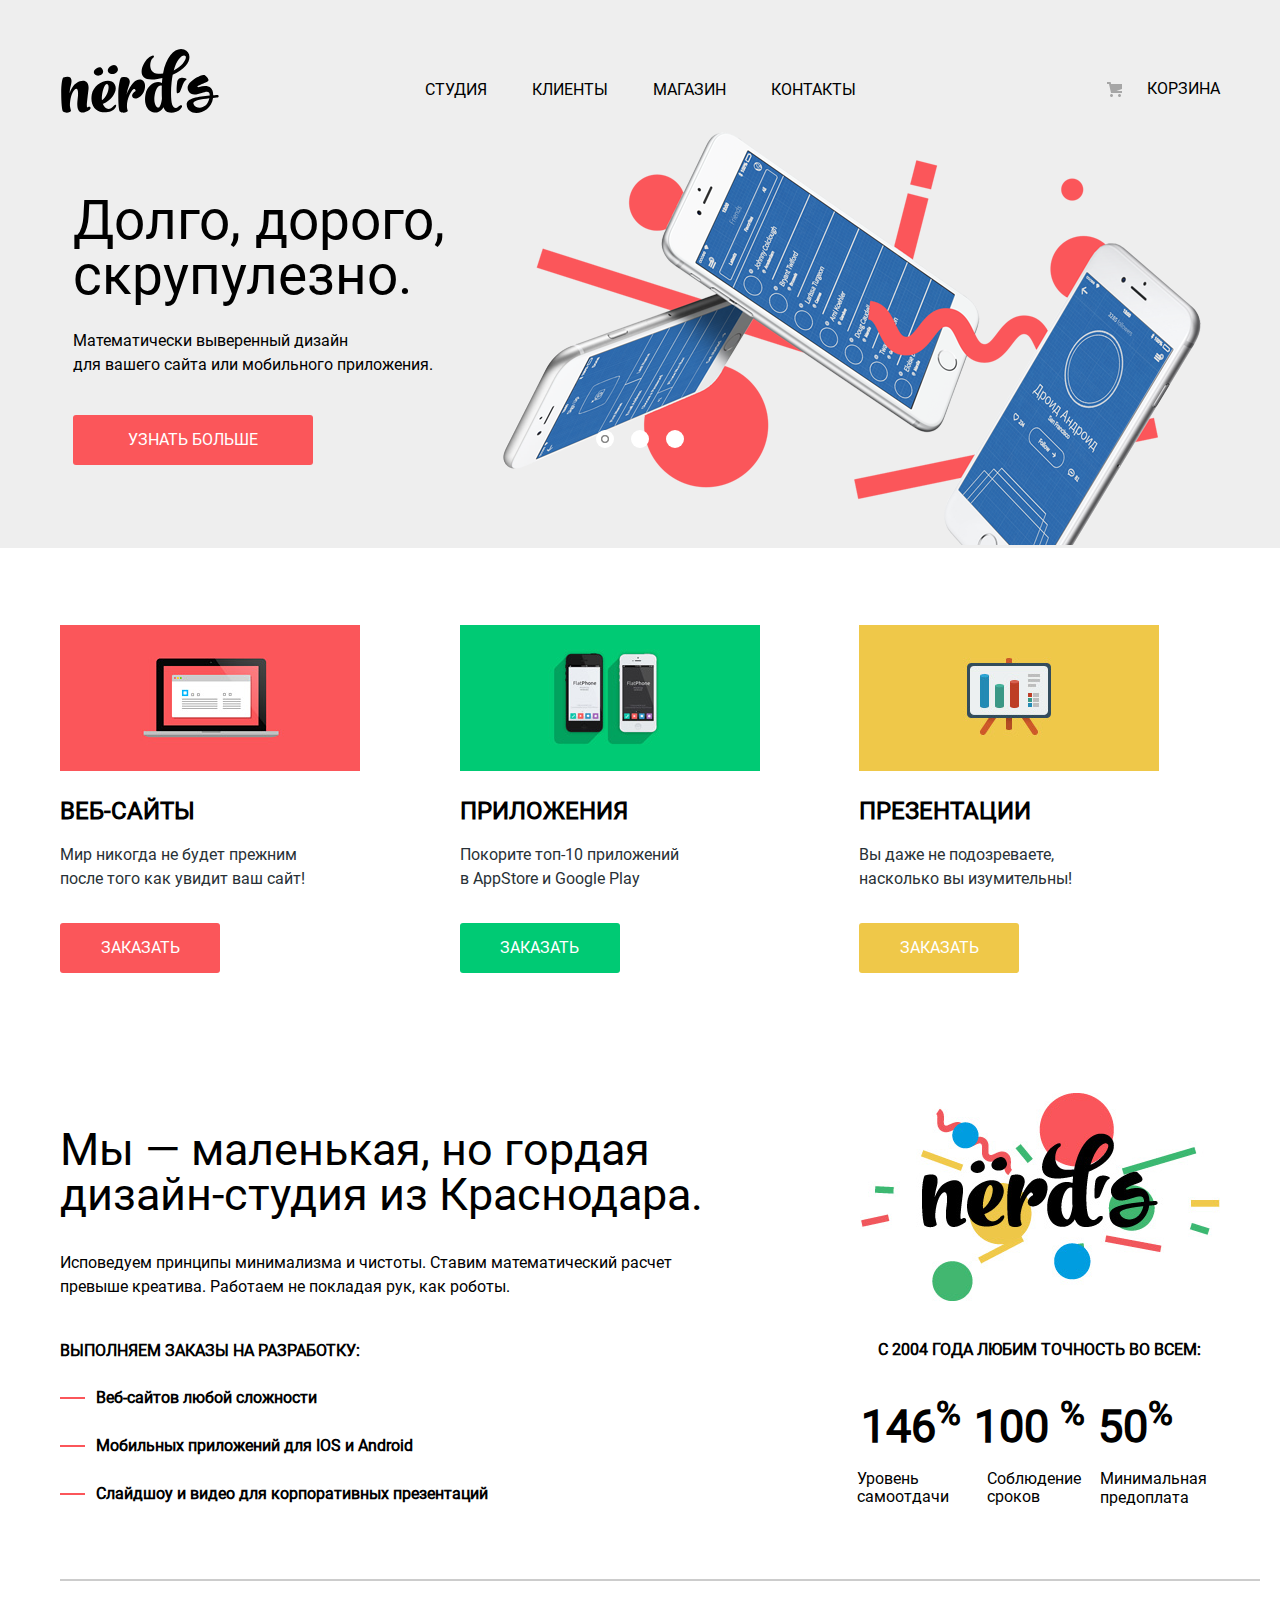
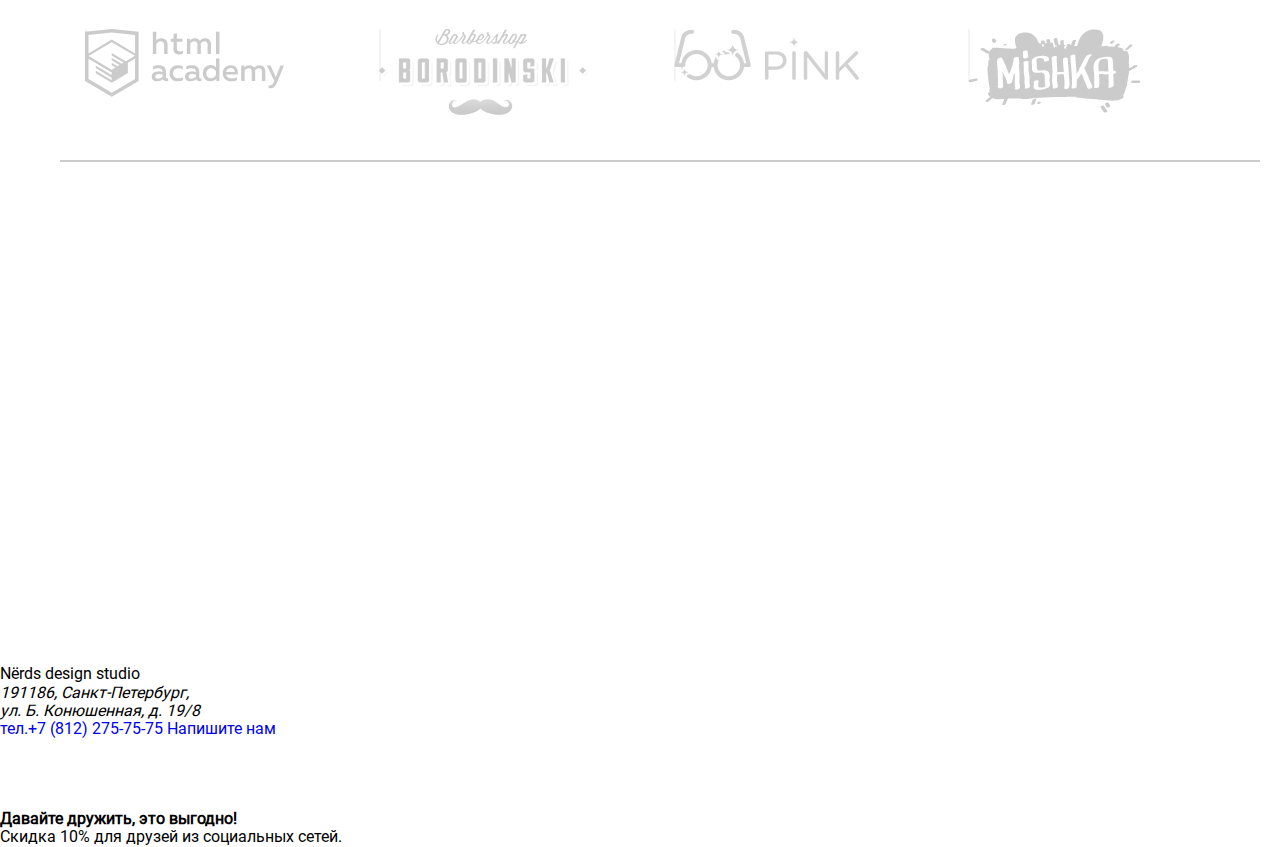
==== commit 7b806479: "styles index" ====
--- a/index.html
+++ b/index.html
@@ -4,6 +4,7 @@
     <meta charset="UTF-8" />
     <meta http-equiv="X-UA-Compatible" content="IE=edge" />
     <meta name="viewport" content="width=device-width, initial-scale=1.0" />
+    <link rel="stylesheet" href="css/normalize.css" />
     <link rel="stylesheet" href="css/style.css" />
     <title>Nerds</title>
   </head>
@@ -44,18 +45,78 @@
         </nav>
       </div>
     </header>
-    <main class="main container">
+    <main class="main">
       <section class="slider">
-        <h2 class="visually-hidden">Слайдер</h2>
-
-        <div class="slider__slide slider__slide--one">Контент 1 слайда</div>
-        <div class="slider__slide slioder__slide--two">Контент 2 слайда</div>
-        <div class="slider__slide slider__slide--three">Контент 3 слайда</div>
-      </section>
-      <button class="slider__control" data-slide="prev"></button>
-      <button class="slider__control" data-slide="next"></button>
-      <section class="service">
+        <div class="container">
+          <h2 class="visually-hidden">Слайдер</h2>
+
+          <div class="slider__slide slider__slide--one">
+            <div class="slider__inner">
+              <h3 class="slider__slogan">Долго, дорого, <br />скрупулезно.</h3>
+              <p class="slider__text">
+                Математически выверенный дизайн <br />для вашего сайта или
+                мобильного приложения.
+              </p>
+              <a class="slider__link" href="#">Узнать больше</a>
+            </div>
+            <div class="slider__img">
+              <img
+                class="slider__pic"
+                src="img/nerds-index-slide1 1.png"
+                width="760"
+                height="431"
+                alt=""
+              />
+            </div>
+          </div>
+          <div class="slider__slide slioder__slide--two">
+            <div class="slider__inner">
+              <h3 class="slider__slogan">
+                Любим математику <br />как никто другой
+              </h3>
+              <p class="slider__text">
+                Никакого креатива, только математические формулы для расчета
+                идеальных пропорций
+              </p>
+              <a class="slider__link" href="#">УЗНАТЬ БОЛЬШЕ</a>
+            </div>
+            <div class="slider__img">
+              <img
+                class="slider__pic"
+                src="img/nerds-index-slide2 1.png"
+                width="760"
+                height="431"
+                alt=""
+              />
+            </div>
+          </div>
+          <div class="slider__slide slider__slide--three">
+            <div class="slider__inner">
+              <h3 class="slider__slogan">Только ночь, только хардкор</h3>
+              <p class="slider__text">Только ночь, только хардкор</p>
+              <a class="slider__link" href="#">УЗНАТЬ БОЛЬШЕ</a>
+            </div>
+            <div class="slider__pic">
+              <img
+                class="slider__img"
+                src="img/nerds-index-slide3 1.png"
+                width="760"
+                height="431"
+                alt=""
+              />
+            </div>
+          </div>
+          <div class="slider__control">
+            <button class="slider__button slider__button--active"></button
+            ><button class="slider__button"></button
+            ><button class="slider__button"></button>
+          </div>
+        </div>
+      </section>
+
+      <section class="service container">
         <h2 class="visually-hidden">Сервисы</h2>
+
         <div class="service__col">
           <img
             class="service__img"
@@ -66,11 +127,11 @@
           />
           <h3 class="service__title">Веб-сайты</h3>
           <p class="service__text">
-            Мир никогда не будет прежним после того как увидит ваш сайт!
+            Мир никогда не будет прежним <br />после того как увидит ваш сайт!
           </p>
           <a class="service__link service__link--red" href="#">Заказать</a>
         </div>
-        <div class="service__column">
+        <div class="service__col">
           <img
             class="service__img"
             src="../img/icon/App.svg"
@@ -80,11 +141,12 @@
           />
           <h3 class="service__title">Приложения</h3>
           <p class="service__text">
-            Покорите топ-10 приложений в AppStore и Google Play
+            Покорите топ-10 приложений<br />
+            в AppStore и Google Play
           </p>
           <a class="service__link service__link--green" href="#">Заказать</a>
         </div>
-        <div class="service__column">
+        <div class="service__col">
           <img
             class="service__img"
             src="../img/icon/Presentation.svg"
@@ -94,29 +156,29 @@
           />
           <h3 class="service__title">Презентации</h3>
           <p class="service__text">
-            Вы даже не подозреваете, насколько вы изумительны!
+            Вы даже не подозреваете, <br />насколько вы изумительны!
           </p>
           <a class="service__link service__link--yellow" href="#">Заказать</a>
         </div>
       </section>
-      <section class="about-us">
+      <section class="about-us container">
         <h2 class="visually-hidden">О нас</h2>
         <div class="about-us__col about-us__col--left">
-          <strong class="about-us__strong">
-            Мы — маленькая, но гордая <br />дизайн-студия из Краснодара.
+          <strong class="about-us__desc">
+            Мы — маленькая, но гордая дизайн-студия из Краснодара.
           </strong>
-          <p class="about-us__span">
+          <p class="about-us__text">
             Исповедуем принципы минимализма и чистоты. Ставим математический
             расчет <br />превыше креатива. Работаем не покладая рук, как роботы.
           </p>
           <b class="about-us__subtitle">Выполняем заказы на разработку:</b>
-          <ul class="about-us__item">
-            <li class="about-us__list">Веб-сайтов любой сложности</li>
-            <li class="about-us__list">
+          <ul class="about-us__list">
+            <li class="about-us__item">Веб-сайтов любой сложности</li>
+            <li class="about-us__item">
               Мобильных приложений для IOS и Android
             </li>
-            <li class="about-us__list">
-              Слайд шоу и видео для корпоративных презентаций
+            <li class="about-us__item">
+              Слайдшоу и видео для корпоративных презентаций
             </li>
           </ul>
         </div>
@@ -128,24 +190,26 @@
             height="208"
             alt="Nerds"
           />
-        </div>
-        <b class="about-us__subtitle"> с 2004 года Любим точность во всем: </b>
-        <table class="about-us__table">
-          <tr>
-            <th>146%</th>
-            <th>100%</th>
-            <th>50%</th>
-          </tr>
-          <tr>
-            <td>Уровень<br />самоотдачи</td>
-          </tr>
-
-          <td>Соблюдение<br />сроков</td>
-
-          <td>Минимальная<br />предоплата</td>
-        </table>
-      </section>
-      <section class="projects">
+          <b class="about-us__caption"> с 2004 года Любим точность во всем: </b>
+          <table class="about-us__table">
+            <tr class="about-us__table-row">
+              <th class="about-us__table-heading">146<sup>%</sup></th>
+              <th class="about-us__table-heading">100 <sup>%</sup></th>
+              <th class="about-us__table-heading about-us__table-heading--last">
+                50<sup>%</sup>
+              </th>
+            </tr>
+            <tr class="about-us__table-row">
+              <td class="about-us__table-cell">Уровень<br />самоотдачи</td>
+
+              <td class="about-us__table-cell">Соблюдение<br />сроков</td>
+
+              <td class="about-ys__table-cell">Минимальная<br />предоплата</td>
+            </tr>
+          </table>
+        </div>
+      </section>
+      <section class="projects container">
         <h2 class="visually-hidden">Проекты</h2>
         <ul class="projects__list">
           <a class="projects__link" href="#"
@@ -154,7 +218,7 @@
                 class="projects__img"
                 width="199"
                 height="68"
-                src="../img/icon/html-academy.svg"
+                src="img/html-logo.svg"
                 alt="Логотип html-academy"
               /></li
           ></a>
@@ -164,7 +228,7 @@
                 class="projects__img"
                 width="209"
                 height="90"
-                src="../img/icon/borodinski-logo.svg"
+                src="img/borodinski-logo.svg"
                 alt="Логотип сайта Бородинский"
               />
             </li>
@@ -175,19 +239,19 @@
                 class="projects__img"
                 width="185"
                 height="52"
-                src="../img/icon/pink-logo.svg"
+                src="img/pink-logo.svg"
                 alt="Логотип сайтй Pink"
               />
             </li>
           </a>
 
-          <a class="project__link" href="#"
+          <a class="projects__link" href="#"
             ><li class="projects__item">
               <img
                 class="projects__img"
                 width="173"
                 height="84"
-                src="../img/icon/mishka-logo.svg"
+                src="img/mishka-logo.svg"
                 alt="Логотип сайта Mishka"
               /></li
           ></a>
@@ -196,8 +260,8 @@
       <section class="map">
         <iframe
           src="https://www.google.com/maps/embed?pb=!1m18!1m12!1m3!1d1998.6036253003006!2d30.32085871595745!3d59.938719169054345!2m3!1f0!2f0!3f0!3m2!1i1024!2i768!4f13.1!3m3!1m2!1s0x4696310fca145cc1%3A0x42b32648d8238007!2z0JHQvtC70YzRiNCw0Y8g0JrQvtC90Y7RiNC10L3QvdCw0Y8g0YPQuy4sIDE5LzgsINCh0LDQvdC60YIt0J_QtdGC0LXRgNCx0YPRgNCzLCAxOTExODY!5e0!3m2!1sru!2sru!4v1659521274819!5m2!1sru!2sru"
-          width="1080"
-          height="450"
+          width="100%"
+          height="416"
           style="border: 0"
           allowfullscreen=""
           loading="lazy"
--- a/css/style.css
+++ b/css/style.css
@@ -11,6 +11,12 @@
   --footer-background-color: #888888;
   --opasity-color: rgba(0, 0, 0, 0.2);
   --opasici-link-active: rgba(0, 0, 0, 0.3);
+  --colro-red-hover: #E74246;
+  --color-red-active: #D7373B;
+  --color-green-hover: #00BC6C;
+  --color-green-active: #00AA62;
+  --color-yellow-hover: #EAB534;
+  --color-yellow-active: #E5A722;
   
   --basic-font: "Roboto", sans-serif;
 
@@ -95,7 +101,7 @@
 
 
 .header__logo{
-  margin-top: 50px;
+  margin-top: 48px;
 }
 /*nav*/
 .nav-user{
@@ -107,12 +113,12 @@
 .nav-user__list{
   display: flex;
 align-items: center;
-padding-top:60px;
+padding-top:62px;
 
 }
 
 .nav-user__item{
-  margin:0 45px 0 0px;
+  margin:0 43px 0 2px;
 }
 
 .nav-user__link{
@@ -150,6 +156,398 @@
 .nav-user__link:active{
   color:var(--opasici-link-active);
 }
+/*SLIDER*/
+
+.slider{
+  position: relative;
+ background-color: var(---basic-header-color);
+}
+
+.slider__slide{
+display: flex;
+justify-content: space-between;
+height: 431px;
+
+
+}
+
+.slider__inner{
+  padding: 76px 0 0 13px;
+}
+
+.slider__slogan{
+  font-family: var(--basic-font);
+  font-family: 'Roboto';
+font-style: normal;
+font-weight: 500;
+font-size: 55px;
+line-height: 55px;
+color: var(--basic-black-color);
+margin: 75px 0 0 0p;
+}
+
+.slider__text{
+  font-family: var(--basic-font);
+  font-style: normal;
+font-weight: 400;
+font-size: 16px;
+line-height: 24px;
+color: var(--basic-black-color);
+margin: 26px 0 0 0;
+}
+
+.slider__link{
+display: flex;
+justify-content: center;
+align-items: center;
+font-family: var(--basic-font);
+font-style: normal;
+font-weight: 500;
+font-size: 16px;
+line-height: 18px;
+color: var(--basic-white-color);
+text-transform: uppercase;
+background-color: var(--basic-red-color);
+width: 240px;
+height: 50px;
+
+margin: 38px 0 0 0;
+border-radius: 3px;
+}
+
+.slider__link:hover{
+background-color: var(--colro-red-hover);
+
+}
+
+.slider__link:active{
+  background-color: var(--color-red-active);
+  color: var(--opasici-link-active);
+  box-shadow: inset 0px 3px 0px rgba(0, 1, 1, 0.1);
+}
+
+.slider__img{
+ margin: -3px -9px 0 0;
+}
+
+.slider__control{
+  position: absolute;
+  content: "";
+  bottom: 100px;
+  left: 50%;
+  translate:-50%;
+display: flex;
+justify-content: space-between;
+width: 88px;
+
+}
+
+.slider__button{
+  border: none;
+  width: 18px;
+  height: 18px;
+  border-radius: 50%;
+  background-color: var(--basic-white-color);
+}
+
+.slider__button::before{
+  position: absolute;
+  content: "";
+  top: 5px;
+  left: 5px;
+  width: 8px;
+  height: 8px;
+  border: var(--footer-background-color) 1px solid;
+  border-radius: 50%;
+}
+
+.slioder__slide--two{
+  display: none;
+}
+
+.slider__slide--three{
+  display: none;
+}
+
+/*SERVICE*/
+
+.service{
+  display: flex;
+  justify-content: space-between;
+}
+
+.service__col{
+  padding: 77px 61px 77px 0;
+}
+
+.service__title{
+  font-family: var(--basic-font);
+  font-style: normal;
+font-weight: 700;
+font-size: 24px;
+line-height: 30px;
+color: var(--basic-black-color);
+text-transform: uppercase;
+margin: 20px 0 0 0;
+}
+
+.service__text{
+  font-family: var(--basic-font);
+  font-style: normal;
+font-weight: 400;
+font-size: 16px;
+line-height: 24px;
+color: var(--basic-tetx-color);
+margin: 17px 0 0 0;
+}
+
+.service__link{
+  display: flex;
+  justify-content: center;
+  align-items: center;
+  font-family: var(--basic-font);
+font-style: normal;
+font-weight: 500;
+font-size: 16px;
+line-height: 18px;
+color: var(--basic-white-color);
+text-transform: uppercase;
+width: 160px;
+height: 50px;
+
+margin: 32px 0 0 0;
+border-radius: 3px;
+
+}
+
+
+.service__link--red{
+  background-color: var(--basic-red-color);
+}
+
+.service__link--red:hover{
+ background-color: var(--colro-red-hover);
+}
+
+.service__link--red:active{
+  background-color: var(--color-red-active);
+  color: var(--opasici-link-active);
+  box-shadow: inset 0px 3px 0px rgba(0, 1, 1, 0.1);
+}
+
+
+.service__link--green{
+  background-color: var(--basic-green-color);
+}
+
+.service__link--green:hover{
+  background-color: var(--color-green-hover);
+}
+
+.service__link--green:active{
+  background-color: var(--color-green-active);
+  color: var(--opasici-link-active);
+  box-shadow: inset 0px 3px 0px rgba(0, 1, 1, 0.1);
+}
+
+.service__link--yellow{
+  background-color: var(--basic-yellow-color);
+}
+
+.service__link--yellow:hover{
+background-color: var(--color-yellow-active);
+}
+
+.service__link--yellow:active{
+  background-color: var(--color-yellow-active);
+  color: var(--opasici-link-active);
+  box-shadow: inset 0px 3px 0px rgba(0, 1, 1, 0.1);
+}
+
+/*ABOUT-US*/
+
+.about-us{
+  display: flex;
+  justify-content: space-between;
+  margin-bottom: 49px;
+
+}
+
+.about-us__col{
+  padding: 77px 0 0 0;
+}
+
+.about-us__desc{
+  font-style: normal;
+font-weight: 500;
+font-size: 45px;
+line-height: 45px;
+color: var(--basic-black-color);
+}
+
+.about-us__text{
+  font-family: var(--basic-font);
+  font-style: normal;
+font-weight: 400;
+font-size: 16px;
+line-height: 24px;
+color: var(--basic-black-color);
+margin: 34px 0 0 0;
+}
+
+.about-us__subtitle{
+  display: block;
+  font-family: var(--basic-font);
+  font-style: normal;
+font-weight: 700;
+font-size: 16px;
+line-height: 24px;
+color: var(--basic-black-color);
+text-transform: uppercase;
+margin: 40px 0 0 0;
+}
+
+.about-us__list{
+  margin: 23px 0 0 0;
+}
+
+.about-us__item{
+  position: relative;
+  font-family: var(--basic-font);
+  font-style: normal;
+font-weight: 700;
+font-size: 16px;
+line-height: 24px;
+  margin: 0 0 24px 0;
+  padding: 0 0 0 36px;
+}
+
+.about-us__item::before{
+position: absolute;
+content: "";
+top: 11px;
+left: 0px;
+border: var(--basic-red-color) 1px solid;
+width: 25px;
+}
+
+.about-us__img{
+  margin: -34px 0 0 83px;
+}
+
+.about-us__caption{
+  display: block;
+  font-family: var(--basic-font);
+  font-style: normal;
+font-weight: 700;
+font-size: 16px;
+line-height: 24px;
+color: var(--basic-black-color);
+text-transform: uppercase;
+margin: 33px 0 0 101px;
+}
+
+.about-us__table{
+  margin: 20px 0 0 0;
+}
+
+
+
+.about-us__table-row{
+  display: flex;
+ margin: 11px 0 0 59px;
+}
+
+
+
+.about-us__table-heading{
+  position: relative;
+  font-family: var(--basic-font);
+  font-style: normal;
+font-weight: 700;
+font-size: 45px;
+line-height: 64px;
+color: var(--basic-black-color);
+margin: 0 -10px 0 23px;
+
+}
+
+/*.about-us__table-heading::before{
+  position: absolute;
+  content: "";
+  background-image: url(../img/icon/prochent-icon.svg);
+  top:3px;
+  left: 77px;
+  width: 20px;
+  height: 40px;
+
+}*/
+
+.about-us__table-cell{
+  font-family: var(--basic-font);
+  font-style: normal;
+font-weight: 400;
+font-size: 16px;
+line-height: 18px;
+color: var(--basic-black-color);
+  margin: 0 19px 0 19px;
+}
+
+
+/*PROJECT*/
+
+.projects{
+position: relative;
+}
+
+.projects::before{
+  position: absolute;
+  content: "";
+  border: var(--opasity-color) 1px solid;
+  width: 100%;
+}
+
+.projects::after{
+  position: absolute;
+  content: "";
+  border: var(--opasity-color) 1px solid;
+  width: 100%;
+  bottom: 0;
+
+}
+
+.projects__list{
+  display: flex;
+  justify-content: space-between;
+  align-items: center;
+  padding: 50px 43px 39px 25px ;
+  margin: 0 0 83px 0;
+}
+
+.projects__link{
+  position: relative;
+  width: 209px;
+  height: 94px;
+opacity: 0.2;
+}
+
+.projects__link::before{
+  position: absolute;
+  content: "";
+  border: var(--opasity-color) 1px solid;
+  height: 52px;
+}
+
+.projects__link:hover{
+  opacity: 1;
+}
+
+.projects__link:active{
+  opacity: 0.1;
+}
+
+
+
 
 /*feedback*/
 
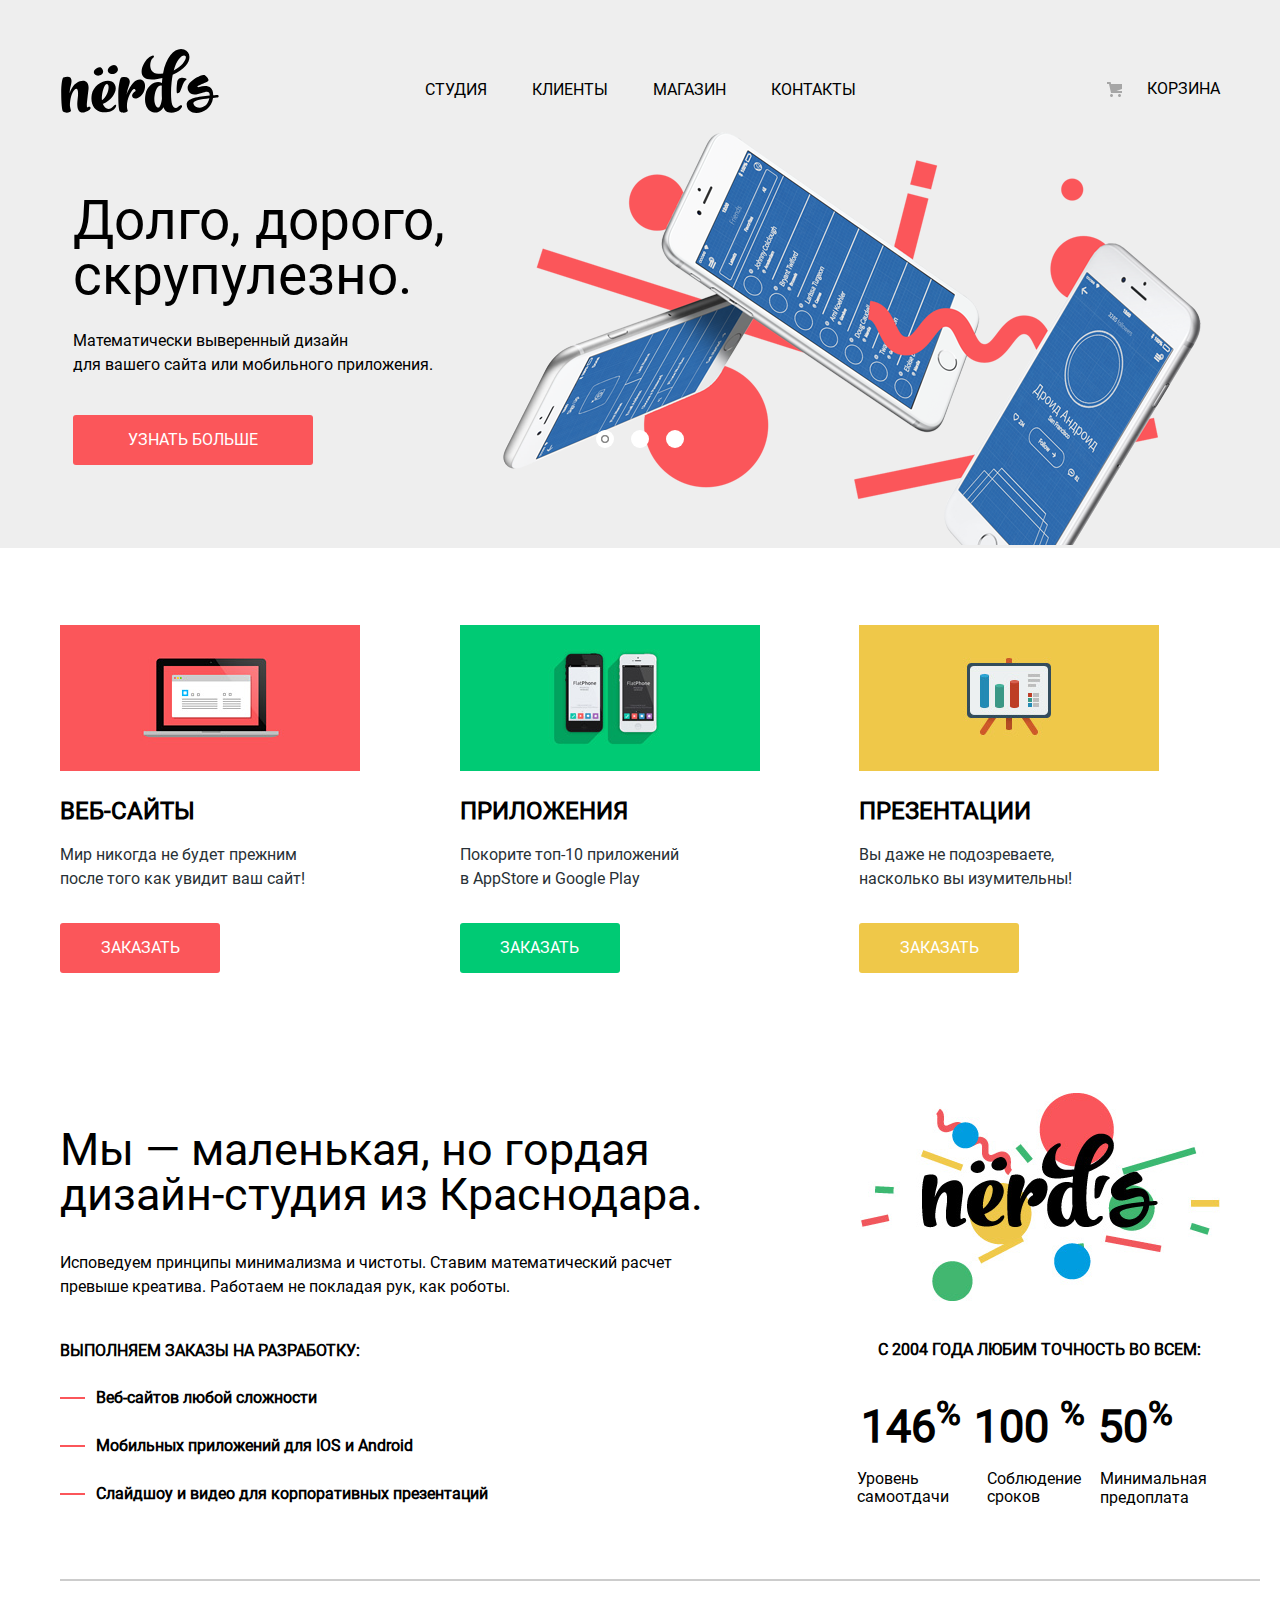
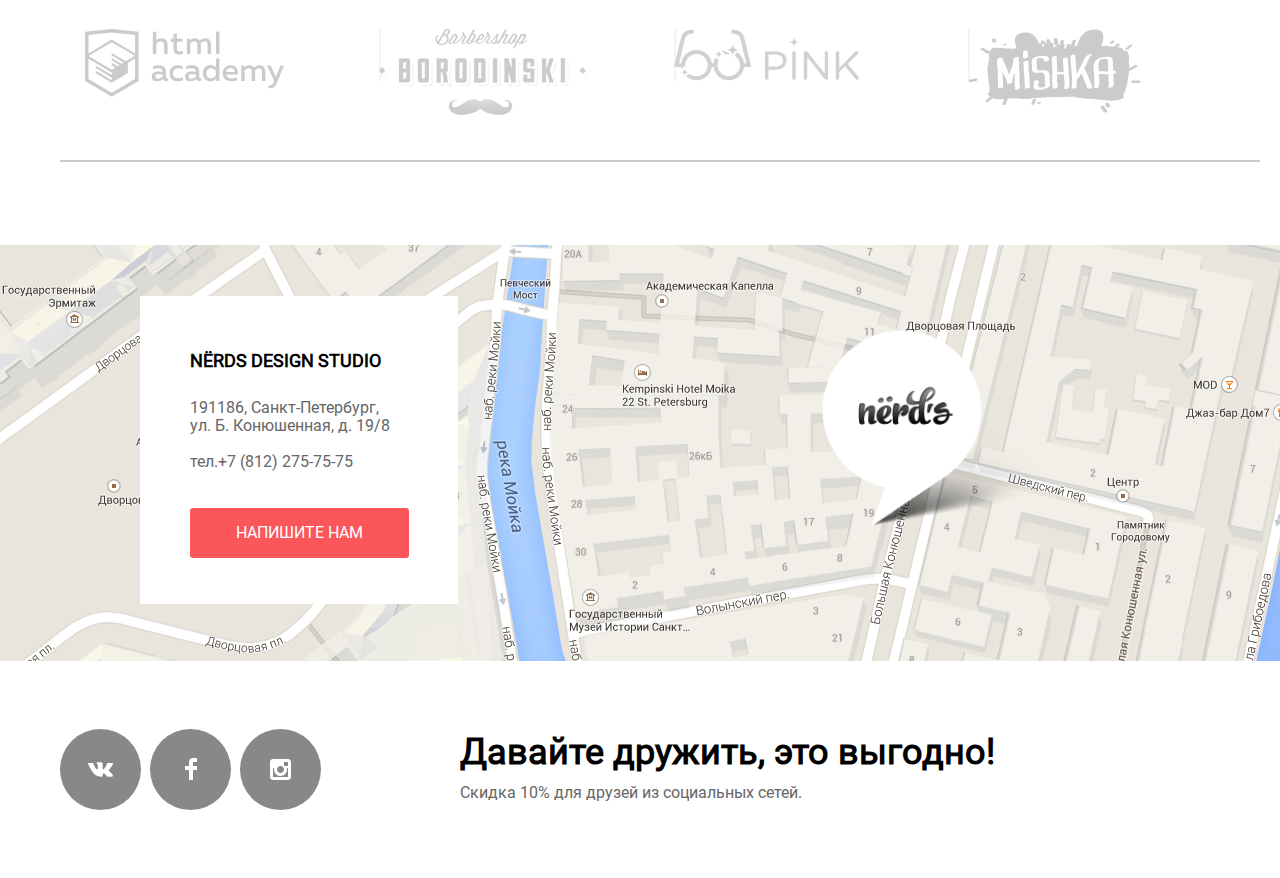
==== commit 541db23d: "finished styling index.htmt" ====
--- a/index.html
+++ b/index.html
@@ -257,16 +257,8 @@
           ></a>
         </ul>
       </section>
-      <section class="map">
-        <iframe
-          src="https://www.google.com/maps/embed?pb=!1m18!1m12!1m3!1d1998.6036253003006!2d30.32085871595745!3d59.938719169054345!2m3!1f0!2f0!3f0!3m2!1i1024!2i768!4f13.1!3m3!1m2!1s0x4696310fca145cc1%3A0x42b32648d8238007!2z0JHQvtC70YzRiNCw0Y8g0JrQvtC90Y7RiNC10L3QvdCw0Y8g0YPQuy4sIDE5LzgsINCh0LDQvdC60YIt0J_QtdGC0LXRgNCx0YPRgNCzLCAxOTExODY!5e0!3m2!1sru!2sru!4v1659521274819!5m2!1sru!2sru"
-          width="100%"
-          height="416"
-          style="border: 0"
-          allowfullscreen=""
-          loading="lazy"
-          referrerpolicy="no-referrer-when-downgrade"
-        ></iframe>
+      <section class="map container">
+        <h2 class="visually-hidden">Карта</h2>
         <div class="map__contacts">
           <p class="map__title">Nёrds design studio</p>
 
@@ -278,13 +270,13 @@
             >тел.+7 (812) 275-75-75</a
           >
 
-          <a class="mar__button map__button--red" href="feedback.html"
-            >Напишите нам</a
-          >
+          <button class="map__button map__button--red" href="feedback.html">
+            Напишите нам
+          </button>
         </div>
       </section>
     </main>
-    <footer class="footer">
+    <footer class="footer container">
       <div class="social footer__social">
         <ul class="social__list">
           <li class="social__item">
@@ -314,7 +306,7 @@
                 width="21"
                 height="21"
                 src="/img/icon/insta-icon.svg"
-                alt=""
+                alt="Логотип Инстаграмма"
             /></a>
           </li>
         </ul>
--- a/css/style.css
+++ b/css/style.css
@@ -17,6 +17,7 @@
   --color-green-active: #00AA62;
   --color-yellow-hover: #EAB534;
   --color-yellow-active: #E5A722;
+  --color-map-text:#666666;
   
   --basic-font: "Roboto", sans-serif;
 
@@ -355,7 +356,7 @@
 }
 
 .service__link--yellow:hover{
-background-color: var(--color-yellow-active);
+background-color: var(--color-yellow-hover);
 }
 
 .service__link--yellow:active{
@@ -546,8 +547,154 @@
   opacity: 0.1;
 }
 
-
-
+.map{
+  position: relative;
+  background-image: url(../img/map.jpg);
+ 
+  width: 1440px;
+  height: 416px;
+  padding: 51px 0 0 140px;
+}
+
+.map::after{
+  position:absolute;
+  content: "";
+  top: 85px;
+  left: 822px;
+  width: 238px;
+  height: 196px;
+  background-image: url(../img/map-marker.png);
+}
+
+.map__contacts{
+  
+  width: 318px;
+  height: 308px;
+  background-color: var(--basic-white-color);
+  padding: 50px 0 0 50px;
+  
+}
+
+.map__title{
+  font-family: var(--basic-font);
+  font-style: normal;
+font-weight: 700;
+font-size: 18px;
+line-height: 30px;
+color: var(--basic-black-color);
+text-transform: uppercase;
+margin: 0 0 23px 0;
+}
+
+.map__text{
+  font-family: var(--basic-font);
+  font-style: normal;
+font-weight: 400;
+font-size: 16px;
+line-height: 18px;
+color: var(--color-map-text);
+margin: 0 0 18px 0;
+}
+
+.map__link{
+  display: inline-block;
+  font-family: var(--basic-font);
+  font-style: normal;
+font-weight: 400;
+font-size: 16px;
+line-height: 18px;
+color: var(--color-map-text);
+margin: 0 0 37px 0;
+
+}
+
+.map__button{
+  font-family: var(--basic-font);
+  font-style: normal;
+font-weight: 500;
+font-size: 16px;
+line-height: 18px;
+color: var(--basic-white-color);
+background-color: var(--basic-red-color);
+text-transform: uppercase;
+width:219px ;
+height:50px ;
+border: none;
+border-radius: 3px;
+cursor: pointer;
+}
+
+.map__button:hover{
+  background-color: var(--colro-red-hover);
+}
+
+.map__button:active{
+  background-color: var(--color-red-active);
+  color: var(--opasici-link-active);
+  box-shadow: inset 0px 3px 0px rgba(0, 1, 1, 0.1);
+}
+   
+/*FOOTER*/
+
+.footer{
+  display: flex;
+
+align-items: center;
+height: 217px;
+}
+
+.social__list{
+  display: flex;
+  justify-content: space-between;
+}
+
+
+
+
+.social__link{
+  display: flex;
+  justify-content: center;
+  align-items: center;
+  
+  background-color: var(--footer-background-color);
+  
+  width: 81px;
+  height: 81px;
+border-radius: 50%;
+margin: 0 9px 0 0;
+}
+
+.social__link:hover{
+  background-color: var(--colro-red-hover);
+}
+
+.social__link:active{
+  background-color: var(--color-red-active);
+  opacity: var(--opasity-color);
+}
+
+.footer__sentence{
+  
+padding: 0 0 0 130px;
+}
+
+.footer__title{
+  font-family: var(--basic-font);
+font-style: normal;
+font-weight: 700;
+font-size: 36px;
+line-height: 36px;
+color: var(--basic-black-color);
+}
+
+.footer__text{
+  font-style: normal;
+font-weight: 400;
+font-size: 16px;
+line-height: 22px;
+color: var(--color-map-text);
+margin: 12px 0 0 0;
+}
 
 /*feedback*/
 
